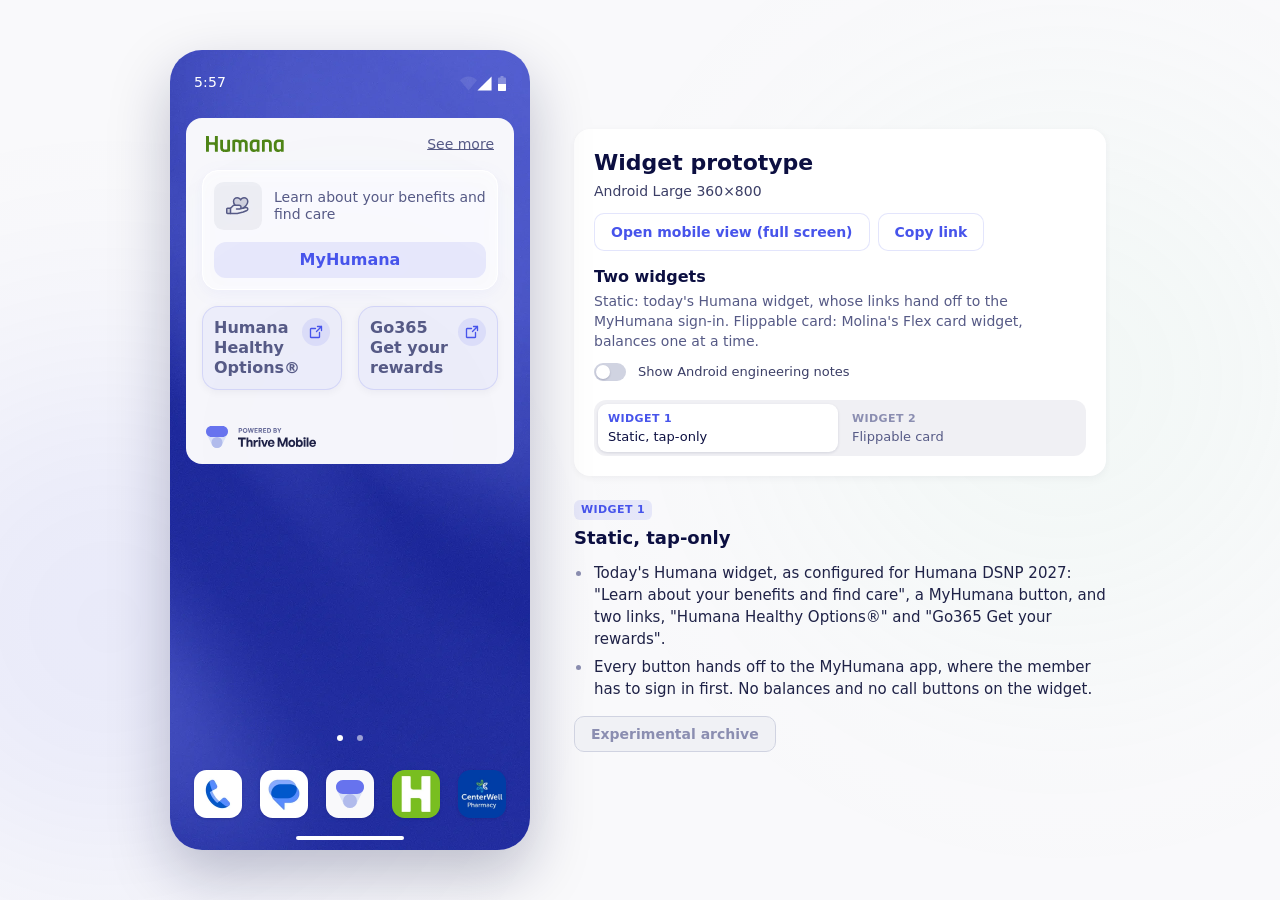
==== humana-fcv-forum/index.html @ 1a94507d "changes to copy and contacts" ====
<!doctype html>
<html lang="en">
<head>
  <meta charset="utf-8" />
  <meta name="viewport" content="width=device-width, initial-scale=1" />
  <!-- Added to the home screen, it opens straight into full screen with no browser UI -->
  <meta name="mobile-web-app-capable" content="yes" />
  <meta name="apple-mobile-web-app-capable" content="yes" />
  <meta name="apple-mobile-web-app-title" content="FCV Forum" />
  <link rel="manifest" href="manifest.webmanifest" />
  <link rel="apple-touch-icon" href="assets/app-icon/apple-touch-icon.png" />
  <script>
    // Full screen (?full, or launched from the home screen): just the phone, filling the screen.
    // Set before first paint so the notes never flash.
    if (new URLSearchParams(location.search).has("full") || navigator.standalone || matchMedia("(display-mode: standalone), (display-mode: fullscreen)").matches)
      document.documentElement.classList.add("full");
  </script>
  <title>Widget prototype · v2/link</title>
  <link rel="preconnect" href="https://api.fontshare.com" />
  <link rel="stylesheet" href="https://api.fontshare.com/v2/css?f[]=general-sans@500,600,700&display=swap" />
  <link rel="stylesheet" href="styles.css?v=148" />
</head>
<body>
  <main class="stage">
    <!-- Android Large frame: 360 × 800 (Figma node 2644:14146) -->
    <!-- .device reserves the phone's scaled size; the 360×800 frame inside is scaled to fit -->
    <div class="device" id="device">
    <div class="phone" id="phone">
      <img class="wallpaper" src="assets/wallpaper.webp" alt="" />

      <header class="status-bar">
        <span class="status-time" id="clock">9:30</span>
        <span class="status-icons">
          <img src="assets/status-wifi.svg" width="17" height="17" alt="" class="si-wifi" />
          <img src="assets/status-signal.svg" width="17" height="17" alt="" class="si-signal" />
          <img src="assets/status-battery.svg" width="8" height="15" alt="" class="si-battery" />
        </span>
      </header>

      <!-- The launcher's pages, side by side as on Android (tht-demo-studio navigator/voice HomePages): swipe
           sideways (or drag with a mouse), dots underneath. Page 1 is the Humana widget; page 2 is a demo
           controls widget: the gear switches between Widgets 1 and 2. (Widget 3 and its restart button
           live in archive/.) -->
      <div class="home-pages" id="homePages">
        <div class="home-page" aria-label="Home page 1 of 2">
        <section class="widget-frame">
          <div class="widget" id="widget">
            <div class="gradient-bg" aria-hidden="true">
              <div class="blob-blue"><img src="assets/gradient-blue.svg" width="1147" height="1147" alt="" /></div>
            </div>

            <div class="widget-top-bar">
              <img src="assets/logo-humana.svg" width="78" height="20" alt="Humana" class="logo" />
              <button class="link" data-open="home" type="button">See more</button>
            </div>

            <div class="chat-frame">
              <div class="card-content">
                <div class="card">
                  <div class="card-row">
                    <div class="card-icon"><img src="assets/icon-hand-heart.svg" width="24" height="24" alt="" /></div>
                    <p class="card-body" id="cardBody">Find out what your plan covers and how to make the most of it.</p>
                  </div>
                  <button class="btn-tonal" id="cardBtn" data-open="home" type="button">Explore your benefits</button>
                </div>
              </div>

              <!-- Widget 3: device-level orchestration. Laid out as the dynamic widget in Figma
                   ([SB] Assets & Experimentations 2149:13076), in Humana's copy. Only its "Hi John" message,
                   without the Thrive Guide frame (DES-97). The device picks the member's next step; the tap completes it. -->
              <div class="w3">
                <!-- Only the suggested-prompt message (Figma 2149:13086), not the Thrive Guide frame around it -->
                <button class="w3-message" id="dynCard" type="button">
                  <span class="w3-greeting" id="w3Greeting"><b>Hi John,</b> it’s time for your annual wellness checkup!</span>
                  <span class="w3-chip"><img src="assets/w3/icon-sparkle-16.svg" width="16" height="16" alt="" /><span id="w3ChipLabel">Schedule an appointment</span></span>
                </button>
                <button class="w3-tile w3-tile--wide" id="w3Flex" type="button">
                  <span class="w3-label"><span>Your Healthy Spending Card</span></span>
                  <span class="w3-phone"><img src="assets/icon-cardholder.svg" width="16" height="16" alt="" /></span>
                </button>
                <div class="w3-row">
                  <button class="w3-tile" id="w3Member" type="button" aria-label="Call Member Services">
                    <span class="w3-label"><span>Member</span><span>Services</span></span>
                    <span class="w3-phone"><img src="assets/w3/icon-phone-16.svg" width="16" height="16" alt="" /></span>
                  </button>
                  <button class="w3-tile" id="w3Nurse" type="button" aria-label="Call the 24/7 Nurse Line">
                    <span class="w3-label"><span>24/7</span><span>Nurse</span><span>Line</span></span>
                    <span class="w3-phone"><img src="assets/w3/icon-phone-16.svg" width="16" height="16" alt="" /></span>
                  </button>
                </div>
              </div>

              <div class="tile-row">
                <!-- Healthy Spending Card purses (Figma 2663:16237, 2664:16248, 2664:16318).
                     Each page is one widget collection item: label, icon and hint all live
                     inside the item, the way they would in an AdapterViewFlipper / StackView. -->
                <div class="tile tile--flex" id="flexTile" role="group" aria-roledescription="carousel" aria-label="Healthy Spending Card balances" tabindex="0">
                  <div class="pager" id="flexPager">
                    <div class="pager-track" id="flexTrack"><!-- pages rendered by app.js --></div>
                  </div>
                </div>

                <!-- Not used on this page (Widget 1 shows Call Member Services + 24/7 Nurse Line instead).
                     Kept, hidden, because app.js still wires it up. -->
                <button class="tile" id="flexLinkTile" type="button" aria-label="View your Healthy Spending Card balance">
                  <span class="tile-text">
                    <span class="tile-face link-copy--ticket">
                      <span class="tile-line">Healthy</span>
                      <span class="tile-line">Spending</span>
                      <span class="tile-line">Card</span>
                    </span>
                  </span>
                  <span class="tile-icon"><img src="assets/icon-cardholder.svg" width="16" height="16" alt="" /></span>
                </button>

                <!-- Widget 2 (Molina): calls the member's Care Manager -->
                <button class="tile" id="callTile" type="button" aria-label="Call your Care Manager">
                  <span class="tile-text">
                    <span class="tile-face">
                      <span class="tile-line">Call your</span>
                      <span class="tile-line">Care</span>
                      <span class="tile-line">Manager</span>
                    </span>
                  </span>
                  <span class="tile-icon"><img src="assets/icon-phone.svg" width="16" height="16" alt="" /></span>
                </button>

                <!-- Widget 2: second call tile (hidden on Widgets 1 and 3) -->
                <button class="tile" id="nurseTile" type="button">
                  <span class="tile-text">
                    <span class="tile-face">
                      <span class="tile-line">24/7</span>
                      <span class="tile-line">Nurse</span>
                      <span class="tile-line">Line</span>
                    </span>
                  </span>
                  <span class="tile-icon"><img src="assets/icon-phone.svg" width="16" height="16" alt="" /></span>
                </button>

                <!-- Widget 1 only: today's two "Click to Visit" links (Humana DSNP configuration menu, Widget tab).
                     Both are my2.humana.com links, which open the MyHumana app and its sign-in. -->
                <button class="tile visit-tile" data-open="myhumana" type="button" aria-label="Humana Healthy Options">
                  <span class="tile-text">
                    <span class="tile-face">
                      <span class="tile-line">Humana</span>
                      <span class="tile-line">Healthy</span>
                      <span class="tile-line">Options®</span>
                    </span>
                  </span>
                  <span class="tile-icon"><img src="assets/icon-arrow-square-out-16.svg" width="16" height="16" alt="" /></span>
                </button>
                <button class="tile visit-tile" data-open="myhumana" type="button" aria-label="Go365: Get your rewards">
                  <span class="tile-text">
                    <span class="tile-face">
                      <span class="tile-line">Go365</span>
                      <span class="tile-line">Get your</span>
                      <span class="tile-line">rewards</span>
                    </span>
                  </span>
                  <span class="tile-icon"><img src="assets/icon-arrow-square-out-16.svg" width="16" height="16" alt="" /></span>
                </button>
              </div>
            </div>

            <div class="powered-frame">
              <div class="powered-by">
                <img src="assets/thrive-symbol.svg" width="22" height="22" alt="" class="thrive-symbol" />
                <img src="assets/thrive-wordmark.svg" width="78.296" height="18.7072" alt="Powered by Thrive Mobile" class="thrive-wordmark" />
              </div>
              <div class="spacer-16"></div>
            </div>
          </div>
        </section>
        </div>
        <div class="home-page" aria-label="Home page 2 of 2">
          <section class="demo-widget" aria-label="Demo controls">
            <div class="demo-pill">
              <button class="demo-btn" id="demoWidgets" type="button" aria-label="Switch widget" aria-haspopup="menu" aria-expanded="false" aria-controls="demoMenu"><span class="demo-icon" style="--icon: url('assets/home/icon-gear.svg')" aria-hidden="true"></span></button>
              <button class="demo-btn" id="demoRestart" type="button" aria-label="Restart Widget 3" hidden><span class="demo-icon" style="--icon: url('assets/home/icon-restart.svg')" aria-hidden="true"></span></button>
            </div>
            <div class="demo-menu" id="demoMenu" role="menu" aria-label="Widgets" hidden>
              <button type="button" role="menuitemradio" data-demo-widget="1"><b>Widget 1</b><span>Static, tap-only</span></button>
              <button type="button" role="menuitemradio" data-demo-widget="2"><b>Widget 2</b><span>Flippable card</span></button>
            </div>
          </section>
        </div>
      </div>
      <div class="home-dots" id="homeDots">
        <button class="home-dot is-on" type="button" data-home-page="0" aria-label="Home page 1" aria-current="true"></button>
        <button class="home-dot" type="button" data-home-page="1" aria-label="Home page 2"></button>
      </div>

      <!-- The member's apps: the dock from tht-demo-studio's navigator (branch navigator/voice), straight on
           the wallpaper. Thrive opens the Thrive app (Care hub) and MyHumana its sign-in; the others are
           only shown. -->
      <nav class="dock" aria-label="Apps">
        <img class="dock-app" src="assets/dock/phone.webp" width="48" height="48" alt="Phone" />
        <img class="dock-app" src="assets/dock/messages.webp" width="48" height="48" alt="Messages" />
        <button class="dock-app dock-app--thrive" id="dockThrive" type="button" aria-label="Thrive"><img src="assets/dock/thrive-symbol.svg" width="24" height="24" alt="" /></button>
        <button class="dock-app dock-humana" id="dockHumana" type="button" aria-label="MyHumana"><img src="assets/dock/myhumana.webp" width="48" height="48" alt="" /></button>
        <img class="dock-app dock-humana" src="assets/dock/centerwell-pharmacy.webp" width="48" height="48" alt="CenterWell Pharmacy" />
        <!-- Widget 2 is Molina's, so the dock carries Molina's apps instead (the Care hub's My Molina + CVS Caremark) -->
        <button class="dock-app dock-molina dock-app--molina" id="dockMolina" type="button" aria-label="My Molina"><img src="assets/carehub/app-molina-mark.svg" width="34" height="29" alt="" /></button>
        <img class="dock-app dock-molina" src="assets/carehub/app-cvs.webp" width="48" height="48" alt="CVS Caremark" />
      </nav>

      <!-- Simulated app launch (opened from widget taps) -->
      <div class="app-screen" id="appScreen" aria-hidden="true">
        <div class="ch-bg" aria-hidden="true">
          <div class="ch-blob ch-blob--green"><img src="assets/carehub/gradient-green.svg" alt="" /></div>
          <div class="ch-blob ch-blob--blue"><img src="assets/carehub/gradient-blue.svg" alt="" /></div>
        </div>
        <div class="app-bar">
          <button class="app-back" id="appBack" type="button" aria-label="Back"><img src="assets/carehub/icon-arrow-left.svg" width="24" height="24" alt="" /></button>
          <span class="app-title" id="appTitle">Care hub</span>
          <button class="app-help" id="appHelp" type="button">Need help?</button>
        </div>
        <div class="app-body" id="appBody"></div>
        <nav class="app-nav" id="appNav" aria-label="App">
          <button type="button" data-tab="home"><span class="nav-icon" style="--off: url('assets/home/nav-house.svg'); --on: url('assets/home/nav-house-fill.svg')" aria-hidden="true"></span><span>Home</span></button>
          <button type="button" data-tab="perks"><span class="nav-icon" style="--off: url('assets/home/nav-tag.svg'); --on: url('assets/home/nav-tag-fill.svg')" aria-hidden="true"></span><span>Perks</span></button>
          <button type="button" data-tab="carehub" class="is-active"><span class="nav-icon" style="--off: url('assets/home/nav-bookmark.svg'); --on: url('assets/home/nav-bookmark-fill.svg')" aria-hidden="true"></span><span>Care hub</span></button>
          <button type="button" data-tab="account"><span class="nav-icon" style="--off: url('assets/home/nav-user-circle.svg'); --on: url('assets/home/nav-user-circle-fill.svg')" aria-hidden="true"></span><span>Account</span></button>
        </nav>
      </div>

      <!-- Android dialer and call screen, ported from tht-demo-studio (Figma "M5 - call dialer" /
           "M5 - call calling / connected / ended"). A call tile opens the dialer with the line filled in;
           Call → calling → connected (live timer) → End call → call ended → back to where it started.
           Nothing here places a real call. -->
      <div class="dialer" id="dialer" data-state="dial" aria-hidden="true">
        <div class="dl-view dl-view--dial">
          <h2 class="visually-hidden">Phone dialer</h2>
          <ul class="dl-items">
            <li class="t-android-label"><img src="assets/dialer/person-add.svg" width="20" height="20" alt="" />Create new contact</li>
            <li class="t-android-label"><img src="assets/dialer/person-add.svg" width="20" height="20" alt="" />Add to a contact</li>
            <li class="t-android-label"><img src="assets/dialer/message.svg" width="20" height="20" alt="" />Send a message</li>
          </ul>
          <section class="dl-panel" aria-label="Keypad">
            <div class="dl-display">
              <img src="assets/dialer/more-vert.svg" width="20" height="20" alt="" />
              <p class="dl-fit t-android-title" id="dlName"><span>Humana Member Services</span></p>
              <img src="assets/dialer/backspace.svg" width="20" height="20" alt="" />
            </div>
            <div class="dl-keypad" id="dlKeypad"><!-- keys rendered by app.js --></div>
            <div class="dl-cta">
              <button class="dl-call t-android-label" id="dlCall" type="button"><img src="assets/dialer/call.svg" width="20" height="20" alt="" />Call</button>
            </div>
          </section>
        </div>
        <div class="dl-view dl-view--call">
          <div class="dl-top">
            <img src="assets/dialer/user-icon.svg" width="80" height="80" alt="" />
            <p class="dl-status t-android-body" id="dlStatus" aria-live="polite">Calling...</p>
            <p class="dl-fit t-android-title" id="dlCaller"><span>Humana Member Services</span></p>
            <p class="dl-fit t-android-headline" id="dlNumber"><span>1-800-555-0142</span></p>
          </div>
          <section class="dl-panel dl-panel--call">
            <div class="dl-controls">
              <div class="dl-control"><span><img src="assets/dialer/dialpad.svg" width="20" height="20" alt="" /></span><span class="t-android-label">Keypad</span></div>
              <div class="dl-control"><span><img src="assets/dialer/mic-off.svg" width="20" height="20" alt="" /></span><span class="t-android-label">Mute</span></div>
              <div class="dl-control"><span><img src="assets/dialer/volume-up.svg" width="20" height="20" alt="" /></span><span class="t-android-label">Speaker</span></div>
              <div class="dl-control"><span><img src="assets/dialer/more-vert.svg" width="20" height="20" alt="" /></span><span class="t-android-label">More</span></div>
            </div>
            <div class="dl-cta dl-cta--end">
              <button class="dl-end" id="dlEnd" type="button" aria-label="End call"><img src="assets/dialer/call-end.svg" width="32" height="32" alt="" /></button>
            </div>
          </section>
        </div>
      </div>

      <div class="toast" id="toast" role="status"></div>

      <!-- In the app: pulses at the bottom edge, around the gesture handle, after a tap that goes nowhere -->
      <div class="home-pulse" id="homePulse" aria-hidden="true"><i></i></div>

      <footer class="gesture-bar" id="gestureBar" title="Tap to go home"><span class="handle"></span></footer>
    </div>
    </div>

    <aside class="notes">
      <div class="notes-intro">
      <h1>Widget prototype</h1>
      <p>Android Large 360×800</p>
      <div class="full-actions">
        <button class="reset" id="openMobileView" type="button">Open mobile view (full screen)</button>
        <button class="reset" id="shareMobileView" type="button">Copy link</button>
      </div>
      <h2 class="notes-h2">Two widgets</h2>
      <p class="notes-sub">Static: today's Humana widget, whose links hand off to the MyHumana sign-in. Flippable card: Molina's Flex card widget, balances one at a time.</p>
      <label class="android-toggle">
        <input type="checkbox" id="androidToggle" role="switch" />
        <span class="android-toggle-track" aria-hidden="true"></span>
        <span>Show Android engineering notes</span>
      </label>

      <div class="widget-switch" id="widgetSwitch" role="radiogroup" aria-label="Widget">
        <label><input type="radio" name="widget" value="1" checked /><span><b>Widget 1</b>Static, tap-only</span></label>
        <label><input type="radio" name="widget" value="2" /><span><b>Widget 2</b>Flippable card</span></label>
      </div>
      </div>

      <section class="widget-section w1-only" aria-labelledby="w1Title">
        <div class="widget-section-head">
          <h2 class="widget-section-title" id="w1Title"><span class="widget-num">Widget 2</span>Flippable card</h2>
          <!-- Other looks for the flippable widget (Widget 2 here) live in ../molina-flexcard/archive/ -->
          <div class="look-chips" id="lookControls" hidden><label><input type="radio" name="ctl" value="v4-right" checked /></label></div>
        </div>
        <div class="look-points" data-for="v4-right">
          <ul class="widget-points">
            <li>Molina's Widget 1, as in the Molina Flex card prototype: Molina logo, Flex card purses, and Molina's Care hub (with Benefits Pro on each purse).</li>
            <li>Each purse shows its amount and &ldquo;1 of 4&rdquo;, one purse at a time. No total. The &ldquo;1 of 4&rdquo; stays put while the purses slide; only the number changes.</li>
            <li>Tapping the bottom half, with the &rsaquo; in the corner, goes to the next balance: it slides in from the right as the current one slides out to the left. Where the incoming text reaches the wallet icon or the &rsaquo;, it fades out instead of running under them. After the last purse it wraps to the first.</li>
            <li>Tapping the top half opens the full list. The wallet icon in the top-right corner stays the same for every purse.</li>
            <li>Purse names are the Nations portal names, shortened only where they don't fit two lines:
              <ul>
                <li><b>Health Screening</b> (2026 Health Screening Rewards)</li>
                <li><b>OTC, Food &amp; Produce</b> (Over the Counter, Food &amp; Produce)</li>
                <li><b>Post Discharge</b> (Post Discharge Incentives)</li>
                <li><b>Health Risk Assessment</b> (Health Risk Assessment Rewards)</li>
              </ul>
            </li>
          </ul>
          <p class="notes-android"><i>Android</i>&lt;AdapterViewFlipper&gt; fed by a RemoteViewsService, one item per purse, horizontal slide: inAnimation and outAnimation are objectAnimator XMLs on translationX (in from the right, out to the left), set on the flipper in the widget layout. The fades by the icon and the &rsaquo; are ImageViews with radial gradient shape drawables (tile colour → transparent), placed outside the flipper, under the icon and the &rsaquo;. The flip control is a view outside the flipper: tap → broadcast → partiallyUpdateAppWidget() with showNext(). Everything else on the tile shares one setOnClickPendingIntent → Care hub › Flex card. Two views stacked in the tile: the top half carries the Care hub PendingIntent, the bottom half a fill-in intent → showNext(). "1 of 4" is a static TextView outside the flipper, updated with setTextViewText() in the same partiallyUpdateAppWidget() call as showNext(). The wallet icon is a static ImageView outside the flipper and never changes.</p>
        </div>
        <!-- Earlier iterations of the flippable widget (Widget 2 here) (labels, StackView, other animations and next controls).
             Kept wired up so the defaults still apply; browse them at ../molina-flexcard/archive/. -->
        <div class="archived-controls" hidden>

      <fieldset class="hint-group" id="namesControls">
        <legend>Purse labels on the widget</legend>
        <label><input type="radio" name="names" value="short" checked />
          <span class="opt">
            <b class="opt-title">Short labels</b>
            <span class="opt-android"><i>Android</i>Needs a short display name per purse from Humana / Nations, since the API names are long.</span>
            <span class="opt-desc">The Nations portal names, trimmed only where they don't fit 2 lines: Health Screening, OTC, Food &amp; Produce, Post Discharge, Health Risk Assessment. No total.</span>
          </span>
        </label>
        <label><input type="radio" name="names" value="portal" />
          <span class="opt">
            <b class="opt-title">Nations portal names</b>
            <span class="opt-android"><i>Android</i>Names from the Nations API as-is, in a TextView with maxLines="2" and ellipsize="end".</span>
            <span class="opt-desc">The same 4 purses and names as the Healthy Spending Card page. At this tile width most names get cut off.</span>
          </span>
        </label>
      </fieldset>

      <fieldset class="hint-group" id="modeControls">
        <legend>Built with</legend>
        <label><input type="radio" name="mode" value="flipper" checked />
          <span class="opt">
            <b class="opt-title">AdapterViewFlipper <span class="opt-tag">default</span></b>
            <span class="opt-android"><i>Android</i>&lt;AdapterViewFlipper&gt; fed by a RemoteViewsService. Next tap → setOnClickFillInIntent → broadcast → showNext(). Card tap → opens Healthy Spending Card balances in Care hub.</span>
            <span class="opt-desc">One purse at a time. A small control moves to the next purse; tapping anywhere else on the card opens the full list. Swiping isn't possible.</span>
          </span>
        </label>
        <div class="sub-options" id="flipOptions">
          <span class="sub-label">Flipper animation</span>
          <label><input type="radio" name="flip" value="slide" checked />
            <span class="opt">
              <b class="opt-title">Vertical slide</b>
              <span class="opt-android"><i>Android</i>inAnimation: translationY 88dp → 0 · outAnimation: translationY 0 → −88dp · 450ms</span>
              <span class="opt-desc">The purse slides up and out, and the next one slides in from below.</span>
            </span>
          </label>
          <label><input type="radio" name="flip" value="fade" />
            <span class="opt">
              <b class="opt-title">Crossfade</b>
              <span class="opt-android"><i>Android</i>inAnimation: alpha 0 → 1 · outAnimation: alpha 1 → 0 · 350ms</span>
              <span class="opt-desc">The old purse fades out while the next fades in, with no movement.</span>
            </span>
          </label>
          <label><input type="radio" name="flip" value="pop" />
            <span class="opt">
              <b class="opt-title">Pop / zoom</b>
              <span class="opt-android"><i>Android</i>out: scaleX/Y 1 → 0.8 + alpha 1 → 0 (180ms) · in: scaleX/Y 0.8 → 1 + alpha 0 → 1 (340ms, startOffset 120ms, overshoot interpolator)</span>
              <span class="opt-desc">The old purse shrinks away and the next grows in with a small bounce.</span>
            </span>
          </label>
          <label><input type="radio" name="flip" value="prism" />
            <span class="opt">
              <b class="opt-title">Prism revolve</b>
              <span class="opt-android"><i>Android</i>out: pivotY bottom, rotationX 0 → 120 · in: pivotY top, rotationX −120 → 0, plus translationY/scale keyframes to fake depth (widgets have no z). Tap zones: 3 views per item (top / bottom / icon), each with its own fill-in intent. Approximate. Going back needs a second, reversed flipper.</span>
              <span class="opt-desc">The purses are the faces of a turning prism joined at their top and bottom edges (3 purses make a triangle, 4 a square). Tap the top half to go back, the bottom half (or the dots) to go forward, or the purse icon to open the app.</span>
            </span>
          </label>
          <label><input type="radio" name="flip" value="rise" />
            <span class="opt">
              <b class="opt-title">Combo · Rise + fade</b>
              <span class="opt-android"><i>Android</i>in: translationY 12dp → 0 + alpha 0 → 1 (startOffset 80ms) · out: translationY 0 → −12dp + alpha 1 → 0 · ~320ms</span>
              <span class="opt-desc">A short lift while fading. A subtler slide.</span>
            </span>
          </label>
        </div>
        <div class="sub-options" id="ctlOptions">
          <span class="sub-label">Next control <em id="ctlNote"></em></span>
          <label><input type="radio" name="ctl" value="caption" />
            <span class="opt">
              <b class="opt-title">Count under the icon</b>
              <span class="opt-android"><i>Android</i>A TextView under the purse icon inside each flipper item, set in getViewAt(position) ("2 of 3"), so it always matches the purse shown. android:autoStart="true" + flipInterval="5000". The whole item keeps one fill-in intent that opens Care hub › Healthy Spending Card.</span>
              <span class="opt-desc">No next control: "1 of 4" under the purse icon says how many balances there are. Purses change every 5 seconds and a tap opens the full list, so the tile has one action. Members can't pause the rotation on a widget, so keep the interval generous.</span>
            </span>
          </label>
          <label><input type="radio" name="ctl" value="rail" />
            <span class="opt">
              <b class="opt-title">Side rail</b>
              <span class="opt-android"><i>Android</i>Horizontal LinearLayout: the flipper + a static ImageButton/TextView strip outside it. Strip tap → broadcast → partiallyUpdateAppWidget() with showNext(flipperId) + setTextViewText(counter). Expect a short lag (~100–300ms). The counter lives outside the flipper and can't follow its own auto-advance, so auto-advance is off with the rail.</span>
              <span class="opt-desc">A full-height strip on the right edge, styled as a Design Library tertiary icon button (no fill, divider line, 20px brand arrow, count in Tiny/Bold), is the only "next" target, so the rest of the card clearly opens the list. Its ↓ means "next"; the › after the name means "open the list". No room for the purse icon at this tile width.</span>
            </span>
          </label>
          <label><input type="radio" name="ctl" value="chip" />
            <span class="opt">
              <b class="opt-title">Counter chip</b>
              <span class="opt-android"><i>Android</i>TextView + ImageView on a rounded background inside each item. getViewAt(position) sets its text ("2/3"), so it stays right after auto-advance. Same fill-in intent as the dots.</span>
              <span class="opt-desc">A Design Library chip (label only) with "1/4" in the bottom-right corner. It looks tappable and says how many balances there are. The full chip with a caret icon doesn't fit next to the amount.</span>
            </span>
          </label>
          <label><input type="radio" name="ctl" value="button" />
            <span class="opt">
              <b class="opt-title">Arrow button</b>
              <span class="opt-android"><i>Android</i>ImageButton with a filled circle background inside each item. Same fill-in intent as the dots.</span>
              <span class="opt-desc">Design Library buttonIcon (Primary · Brand · Small, 32px) with a down arrow, under the purse icon. Clearly tappable, but it doesn't say how many balances there are.</span>
            </span>
          </label>
          <label><input type="radio" name="ctl" value="dots" />
            <span class="opt">
              <b class="opt-title">Page dots <span class="opt-tag opt-tag--muted">previous</span></b>
              <span class="opt-android"><i>Android</i>One ImageView per purse inside each item, highlighted in getViewAt(position). Same fill-in intent.</span>
              <span class="opt-desc">Dots under the purse icon. Compact, but members may not know to tap them.</span>
            </span>
          </label>
        </div>
        <label><input type="radio" name="mode" value="stack" />
          <span class="opt">
            <b class="opt-title">StackView</b>
            <span class="opt-android"><i>Android</i>&lt;StackView&gt; fed by a RemoteViewsService. The launcher handles the swipe and plays the built-in deck animation, which can't be customized. Card tap → setOnClickFillInIntent → opens the app.</span>
            <span class="opt-desc">Purses are a real deck of cards. Swipe up and the top card flies off while the next one moves forward. Swipe down to bring it back. There's no arrow, because the swipe is the gesture.</span>
          </span>
        </label>
      </fieldset>

      <fieldset class="hint-group" id="hintControls">
        <legend>Hints</legend>
        <label><input type="checkbox" data-hint="cue" checked />
          <span class="opt">
            <b class="opt-title">"Opens" cue</b>
            <span class="opt-android"><i>Android</i>An ImageView (›) after the label TextView inside each item. The item's own fill-in intent still opens Care hub.</span>
            <span class="opt-desc">A › after the purse name, like a list row, so tapping the card reads as "open the full list". The side rail uses a down arrow (move) rather than a chevron, so the two don't read as the same thing.</span>
          </span>
        </label>
        <label><input type="checkbox" data-hint="dots" />
          <span class="opt">
            <b class="opt-title">Page dots (StackView) <em id="dotsNote"></em></b>
            <span class="opt-android"><i>Android</i>One ImageView per purse inside each item layout. getViewAt(position) highlights that item's own dot, so they stay correct after a swipe or auto-advance.</span>
            <span class="opt-desc">Replaces the arrow and shows how many purses there are and which one is showing.</span>
          </span>
        </label>
        <label><input type="checkbox" data-hint="auto" />
          <span class="opt">
            <b class="opt-title">Auto-advance <em id="autoNote"></em></b>
            <span class="opt-android"><i>Android</i>Flipper: android:autoStart="true" + android:flipInterval="5000", and stopFlipping() after the first tap. StackView: android:autoAdvanceViewId in the appwidget-provider XML, with the launcher choosing the interval.</span>
            <span class="opt-desc">Cycles through the purses until the member interacts.</span>
          </span>
        </label>
      </fieldset>

      <div class="notes-actions">
        <button class="reset reset--primary" id="hintRecommended" type="button">Try recommended</button>
        <button class="reset" id="hintFigma" type="button">Previous version (dots)</button>
      </div>
        </div>
      </section>

      <section class="widget-section w2-only" aria-labelledby="w2Title">
        <h2 class="widget-section-title" id="w2Title"><span class="widget-num">Widget 1</span>Static, tap-only</h2>
        <ul class="widget-points">
          <li>Today's Humana widget, as configured for Humana DSNP 2027: "Learn about your benefits and find care", a MyHumana button, and two links, "Humana Healthy Options®" and "Go365 Get your rewards".</li>
          <li>Every button hands off to the MyHumana app, where the member has to sign in first. No balances and no call buttons on the widget.</li>
        </ul>
        <p class="notes-android"><i>Android</i>Plain views (TextView + ImageView), each with a setOnClickPendingIntent: the button launches the MyHumana app, and the two links open my2.humana.com pages, which the MyHumana app takes over (sign-in first). No collection widget and no balance data on the widget.</p>
        <input type="radio" name="answer" value="no" checked hidden />
      </section>

      <!-- Widget 3 (Dynamic, device-level) moved to archive/ -->
      <div class="notes-archive">
        <a class="archive-btn" href="archive/" aria-describedby="archiveHint">Experimental archive</a>
        <span class="archive-hint" id="archiveHint" role="tooltip">Widget 3 (Dynamic, device-level): the widget picks the member's next step and books the annual wellness checkup on the device</span>
      </div>



    </aside>
  </main>
  <script src="fullscreen-guide.js?v=3"></script>
  <script src="mobile-view-share.js?v=3"></script>
  <script src="app.js?v=147"></script>
</body>
</html>
---- humana-fcv-forum/styles.css ----
/* Design tokens pulled from Figma (v2/link, node 2644:14146) */
:root {
  --font-body: "General Sans", system-ui, sans-serif;

  --background-base: #f9f9fb;
  --text-weak: #565a86;
  --text-brand: #4754eb;
  --text-strong: #1f2247;
  --fill-weaker: rgba(12, 15, 65, 0.05);
  --fill-inversemidweak: rgba(255, 255, 255, 0.65);
  --fill-brandweaker: rgba(71, 84, 235, 0.1);
  --fill-brandveryweak: rgba(71, 84, 235, 0.05);
  --stroke-inversestrong: #fff;
  --stroke-brandweaker: rgba(71, 84, 235, 0.15);
  --shadow-weaker: rgba(12, 15, 65, 0.05);

  --ease-emphasized: cubic-bezier(0.2, 0, 0, 1);
  --ease-standard: cubic-bezier(0.2, 0, 0, 1);
}

* { box-sizing: border-box; }
html, body { margin: 0; height: 100%; }
body {
  font-family: var(--font-body);
  background: var(--background-base);
  color: #0c0f41;
  -webkit-font-smoothing: antialiased;
}
/* Page background: Design Library gradientBGDesktop (opacity=Default, Figma 3683:42394) on
   background-base. Two blurred glows, blue low on the left and green on the right, placed at the
   same spots as in the 1352×1132 frame (as a share of the window) and drifting slowly. */
/* Drawn as CSS radial gradients with the same falloff as the Figma glows (a 256px circle under a
   128px Gaussian blur), not the exported SVGs: an SVG blur that size is costly to redraw and made
   the rest of the page's motion stutter. assets/bg/ keeps the Figma exports for reference. */
body::before, body::after {
  content: ""; position: fixed; z-index: -1; width: 1024px; height: 1024px;
  pointer-events: none; will-change: transform; contain: strict;
}
body::before { /* blue #4754EB at 10%: centre at (115, 781) of 1352×1132 */
  background: radial-gradient(closest-side, rgba(71, 84, 235, 0.0865) 0%, rgba(71, 84, 235, 0.0831) 12.5%, rgba(71, 84, 235, 0.0731) 25%, rgba(71, 84, 235, 0.0576) 37.5%, rgba(71, 84, 235, 0.0396) 50%, rgba(71, 84, 235, 0.0232) 62.5%, rgba(71, 84, 235, 0.0113) 75%, rgba(71, 84, 235, 0.0045) 87.5%, rgba(71, 84, 235, 0.0) 100%);
  left: calc(8.5% - 512px); top: calc(69% - 512px);
  animation: bg-float-blue 34s ease-in-out infinite alternate;
}
body::after { /* green #A4ECBB at 8%: centre at (1124, 475) */
  background: radial-gradient(closest-side, rgba(164, 236, 187, 0.0692) 0%, rgba(164, 236, 187, 0.0665) 12.5%, rgba(164, 236, 187, 0.0585) 25%, rgba(164, 236, 187, 0.0461) 37.5%, rgba(164, 236, 187, 0.0317) 50%, rgba(164, 236, 187, 0.0186) 62.5%, rgba(164, 236, 187, 0.009) 75%, rgba(164, 236, 187, 0.0036) 87.5%, rgba(164, 236, 187, 0.0) 100%);
  left: calc(83% - 512px); top: calc(42% - 512px);
  animation: bg-float-green 28s ease-in-out infinite alternate;
}
@keyframes bg-float-blue {
  0%   { transform: translate3d(0, 0, 0); }
  50%  { transform: translate3d(48px, -36px, 0); }
  100% { transform: translate3d(-24px, -64px, 0); }
}
@keyframes bg-float-green {
  0%   { transform: translate3d(0, 0, 0); }
  50%  { transform: translate3d(-44px, 40px, 0); }
  100% { transform: translate3d(24px, 72px, 0); }
}
@media (prefers-reduced-motion: reduce) { body::before, body::after { animation: none; } }
button { font: inherit; color: inherit; background: none; border: 0; padding: 0; cursor: pointer; }
p, h1, h2 { margin: 0; }

/* Desktop: phone left, settings right, inside the window (the page doesn't scroll; a long settings column does).
   The phone is scaled to the window height; app.js stacks the layout when the notes don't fit. */
html, body { overflow: hidden; }
.stage {
  height: 100vh;
  height: 100dvh;
  display: flex;
  align-items: center;
  justify-content: center;
  gap: 40px;
  padding: 24px;
}
.device {
  flex: none;
  width: calc(360px * var(--s, 1));
  height: calc(var(--ph, 800px) * var(--s, 1));
  position: relative;
}
.device > .phone { transform: scale(var(--s, 1)); transform-origin: 0 0; }

/* ---------- Android Large frame ---------- */
.phone {
  position: relative;
  width: 360px;
  height: var(--ph, 800px); /* taller or shorter in full screen, to match the device */
  flex: none;
  border-radius: var(--screen-r, 32px);
  overflow: hidden;
  background: #fff;
  display: flex;
  flex-direction: column;
  box-shadow: 0 24px 60px rgba(12, 15, 65, 0.25);
  user-select: none;
  -webkit-tap-highlight-color: transparent;
}
.wallpaper {
  position: absolute;
  inset: 0;
  width: 100%;
  height: 100%;
  object-fit: cover;
  pointer-events: none;
}

/* Status bar */
.status-bar {
  position: relative;
  z-index: 40;
  height: var(--sb, 52px);
  flex: none;
  display: flex;
  align-items: flex-end;
  justify-content: space-between;
  padding: 10px 24px;
  color: #fff;
  transition: color 0.3s;
}
.status-time {
  font-family: var(--font-body);
  font-weight: 500;
  font-size: 14px;
  line-height: 20px;
  letter-spacing: 0.14px;
  font-feature-settings: "lnum" 1, "pnum" 1;
}
.status-icons { position: relative; width: 46px; height: 17px; }
.status-icons img { position: absolute; top: 0; display: block; transition: filter 0.3s; }
.si-wifi { left: 0; }
.si-signal { left: 16px; }
.si-battery { left: 38px; top: 1px !important; }
.phone.app-open .status-bar { color: #0c0f41; }
.phone.app-open .status-icons img { filter: invert(1) brightness(0.2); }

/* ---------- Widget ---------- */
.widget-frame {
  position: relative;
  z-index: 1;
  flex: none;
  display: flex;
  padding: 16px; /* 16px in from the screen's sides (was 24px), so the top card's copy fits on 2 lines */
}
.widget {
  position: relative;
  flex: 1;
  display: flex;
  flex-direction: column;
  align-items: center;
  overflow: hidden;
  border-radius: 16px;
  background: var(--background-base);
  transition: transform 0.35s var(--ease-emphasized), opacity 0.35s;
}
/* While the app is open the home screen sits behind it (the launch morph handles the motion) */

.gradient-bg {
  position: absolute;
  top: 0;
  bottom: 0;
  left: 50%;
  width: 328px;
  transform: translateX(-50%);
  overflow: hidden;
  pointer-events: none;
}
.blob-blue {
  position: absolute;
  top: 133px;
  left: calc(50% - 0.5px);
  width: 379px;
  height: 379px;
  transform: translateX(-50%);
}
.blob-blue img {
  position: absolute;
  inset: -101.32%;
  width: calc(100% + 2 * 101.32%);
  height: calc(100% + 2 * 101.32%);
  display: block;
}

.widget-top-bar {
  position: relative;
  width: 100%;
  display: flex;
  align-items: flex-end;
  justify-content: space-between;
  padding: 16px 20px 0;
}
.logo { display: block; }
.link {
  font-weight: 500;
  font-size: 14px;
  line-height: 20px;
  color: var(--text-weak);
  text-decoration: underline;
  text-underline-position: from-font;
  border-radius: 6px;
  transition: color 0.15s;
}

.chat-frame { position: relative; width: 100%; display: flex; flex-direction: column; }

.card-content {
  width: 100%;
  max-height: 200px;
  display: flex;
  padding: 16px 16px 0;
  filter: drop-shadow(0 4px 8px rgba(71, 84, 235, 0.08));
}
.card {
  flex: 1;
  display: flex;
  flex-direction: column;
  gap: 12px;
  padding: 11px; /* 12px minus 1px inside stroke, as in Figma */
  border-radius: 16px;
  border: 1px solid var(--stroke-inversestrong);
  background: var(--fill-inversemidweak);
}
.card-row { display: flex; gap: 12px; align-items: flex-start; }
.card-icon {
  flex: none;
  width: 48px;
  height: 48px;
  display: flex;
  align-items: center;
  justify-content: center;
  border-radius: 9.6px;
  background: var(--fill-weaker);
}
.card-icon img { display: block; }
.card-body {
  flex: 1;
  min-height: 48px;
  display: flex;
  align-items: center;
  font-weight: 500;
  font-size: 14px;
  line-height: 17.5px;
  color: var(--text-weak);
}
.btn-tonal {
  width: 100%;
  padding: 6px 12px;
  border-radius: 12px;
  background: var(--fill-brandweaker);
  color: var(--text-brand);
  font-weight: 600;
  font-size: 16px;
  line-height: 24px;
  text-align: center;
  white-space: nowrap;
}

.tile-row { display: flex; gap: 16px; padding: 16px; }
.tile {
  flex: 1;
  min-width: 0;
  display: flex;
  align-items: flex-start;
  padding: 11px; /* 12px minus 1px inside stroke, as in Figma */
  border-radius: 16px;
  border: 1px solid var(--stroke-brandweaker);
  background: var(--fill-brandveryweak);
  box-shadow: 0 2px 8px 0 var(--shadow-weaker);
  text-align: left;
  transition: background-color 0.2s, border-color 0.2s;
}
.tile-text { position: relative; flex: 1; min-width: 0; height: 60px; }
.tile-face {
  position: absolute;
  inset: 0;
  display: flex;
  flex-direction: column;
  justify-content: center;
}
.tile-line {
  display: block;
  font-weight: 600;
  font-size: 16px;
  line-height: 20px;
  color: var(--text-weak);
  white-space: nowrap;
  overflow: hidden;
  text-overflow: ellipsis;
}
.tile-line--strong { color: var(--text-strong); }
.tile-icon {
  flex: none;
  width: 28px;
  height: 28px;
  display: flex;
  align-items: center;
  justify-content: center;
  border-radius: 16px;
  background: var(--fill-brandweaker);
}
.tile-icon img { display: block; }

/* ---------- Flex Card pager ----------
   Each purse is one collection item (.pcard) holding its own label, icon and hint.
   data-mode="flipper" → AdapterViewFlipper: one fixed tile, content slides inside it.
   data-mode="stack"   → StackView: each purse is a real card in a deck.            */
.tile--flex {
  position: relative;
  height: 88px;
  padding: 0;
  overflow: hidden;
  cursor: pointer;
  touch-action: none;
}
.tile--flex:focus-visible { outline: 2px solid var(--text-brand); outline-offset: 2px; }

.pcard {
  position: absolute;
  inset: 0;
  display: flex;
  padding: 11px; /* 12px minus 1px stroke */
  border-radius: 16px;
  transition: transform 0.45s var(--ease-emphasized), opacity 0.3s var(--ease-standard);
  will-change: transform, opacity;
}
.pcard.no-anim, .pcard.no-anim .pcard-body { transition: none !important; }
.pcard-body { display: flex; flex: 1; min-width: 0; transition: opacity 0.25s; }
.page-text { flex: 1; min-width: 0; display: flex; flex-direction: column; }

.tile-side { flex: none; display: flex; flex-direction: column; gap: 8px; align-items: center; }
.tile-hint { position: relative; width: 28px; height: 28px; }
.widget .tile-next {
  position: absolute; inset: 0;
  display: flex; align-items: center; justify-content: center;
  border-radius: 16px;
  transition: background-color 0.2s, opacity 0.2s;
}
.tile-next img { display: block; }
.pcard.is-last .tile-next img { transform: rotate(180deg); } /* last purse: arrow points back to the first */

/* Hint: page dots (each card draws its own, so they're always correct) */
.pager-dots {
  position: absolute; inset: 0;
  display: flex; flex-direction: column; align-items: center; justify-content: center; gap: 4px;
  opacity: 0; pointer-events: none; cursor: pointer;
  transition: opacity 0.2s;
}
.pager-dots i { display: block; width: 4px; height: 4px; border-radius: 2px; background: rgba(86, 90, 134, 0.3); }
.pager-dots i.on { height: 10px; background: var(--text-brand); }
.phone[data-dots] .tile-next { opacity: 0; pointer-events: none; }
.phone[data-dots] .pager-dots { opacity: 1; pointer-events: auto; }

/* --- Flipper: tile chrome stays put, purse content slides vertically inside it --- */
.tile--flex[data-mode="flipper"] .pcard { opacity: 0; transform: translateY(100%); }
.tile--flex[data-mode="flipper"] .pcard[data-depth="0"] { opacity: 1; transform: none; }
.tile--flex[data-mode="flipper"] .pcard.exit-up   { opacity: 0; transform: translateY(-100%); }
.tile--flex[data-mode="flipper"] .pcard.enter-top { opacity: 0; transform: translateY(-100%); }

/* --- StackView: a real deck. Back cards show their bottom edge under the front card --- */
.tile--flex[data-mode="stack"] {
  overflow: visible;
  background: transparent;
  border-color: transparent;
  box-shadow: none;
}
.tile--flex[data-mode="stack"] .pcard {
  background: #f0f1fa; /* opaque version of fill/brandveryweak over the widget background */
  border: 1px solid var(--stroke-brandweaker);
  box-shadow: 0 2px 8px 0 var(--shadow-weaker);
  transform-origin: 50% 100%;
}
.tile--flex[data-mode="stack"] .pcard[data-depth="0"] { z-index: 3; transform: none; }
.tile--flex[data-mode="stack"] .pcard[data-depth="1"] { z-index: 2; transform: translateY(6px) scale(0.92); background: #e8eaf9; }
.tile--flex[data-mode="stack"] .pcard[data-depth="2"] { z-index: 1; transform: translateY(11px) scale(0.84); background: #eef0fa; }
.tile--flex[data-mode="stack"] .pcard:not([data-depth="0"]) .pcard-body { opacity: 0; }
/* top card being swiped away (or coming back) */
.tile--flex[data-mode="stack"] .pcard.exit-up,
.tile--flex[data-mode="stack"] .pcard.enter-top { z-index: 4; opacity: 0; transform: translateY(-56px) rotate(-2deg); }
.tile--flex[data-mode="stack"] .pcard.dragging { transition: none; }

/* Press feedback shared by all tappables in the widget */
.widget button { position: relative; transition: transform 0.15s var(--ease-standard), background-color 0.2s, border-color 0.2s; }
.widget button:active { transform: scale(0.97); }
.btn-tonal:active { background: rgba(71, 84, 235, 0.18); }
.tile:active:not(.tile--flex) { background: var(--fill-brandweaker); }
.tile--flex[data-mode="flipper"]:not([data-flip="prism"]):active { background: var(--fill-brandweaker); }
.widget button:focus-visible { outline: 2px solid var(--text-brand); outline-offset: 2px; }

.powered-frame { position: relative; width: 100%; padding-top: 20px; display: flex; flex-direction: column; }
.powered-by { position: relative; margin: 0 20px; width: 109.921px; height: 22px; }
.thrive-symbol { position: absolute; left: 0; top: 0; display: block; }
.thrive-wordmark { position: absolute; left: 31.63px; top: 2.06px; display: block; }
.spacer-16 { height: 16px; }

/* ---------- The launcher's pages (tht-demo-studio navigator/voice: NavigatorHomeScreen .pages / .pageDots) ----------
   Side by side, swiped between (snapping to a page), dots underneath. Over the wallpaper, like the dock. */
.home-pages {
  position: relative; z-index: 1;
  flex: 1; min-height: 0;
  display: flex;
  overflow-x: auto; overflow-y: hidden;
  scroll-snap-type: x mandatory;
  overscroll-behavior-x: contain;
  scrollbar-width: none;
  -webkit-user-select: none; user-select: none;
}
.home-pages::-webkit-scrollbar { display: none; }
.home-pages[data-dragging] { scroll-snap-type: none; cursor: grabbing; }
.home-page { flex: 0 0 100%; min-width: 0; display: flex; flex-direction: column; scroll-snap-align: start; scroll-snap-stop: always; }
.home-dots { position: relative; z-index: 1; flex: none; display: flex; justify-content: center; gap: 4px; padding: 8px 0 24px; } /* room between the dots and the dock */
/* A 6px dot in a bigger tap target */
.home-dot { display: grid; place-items: center; width: 16px; height: 16px; padding: 0; border: 0; background: none; cursor: pointer; }
.home-dot::after { content: ""; width: 6px; height: 6px; border-radius: 50%; background: #fff; opacity: 0.55; transition: opacity 0.2s; }
.home-dot.is-on::after { opacity: 1; }
/* The "Full screen" pill (fullscreen-guide.js, phones only): on the wallpaper just above the page dots,
   clear of the dock (gesture bar 24 + dock 56 + dots 48 + 16 apart) */
.phone { --fsg-pill-bottom: 144px; }

/* Page 2: demo controls, centred on the screen. A frosted panel with the widget's 16px corners, its
   brand-tint buttons rounded squares like the dock's icons (12px); the gear opens a menu of the three
   widgets, restart starts Widget 3 over. */
.home-page:has(.demo-widget) { justify-content: center; align-items: center; }
.demo-widget { position: relative; padding: 16px; }
.demo-pill {
  display: flex; gap: 12px; padding: 12px;
  border-radius: 16px;
  background: var(--fill-inversemidweak);
  border: 1px solid var(--stroke-inversestrong);
  box-shadow: 0 2px 12px var(--shadow-weaker);
  -webkit-backdrop-filter: blur(16px); backdrop-filter: blur(16px);
}
.demo-btn[hidden] { display: none; }
.demo-btn {
  display: grid; place-items: center; width: 48px; height: 48px; padding: 0;
  border: 0; border-radius: 12px; background: var(--fill-brandweaker); color: var(--text-brand);
  cursor: pointer; transition: background-color 0.15s, transform 0.15s var(--ease-standard);
}
.demo-btn:active:not(:disabled) { transform: scale(0.94); }
.demo-btn:disabled { opacity: 0.4; cursor: default; }
.demo-btn[aria-expanded="true"] { background: rgba(71, 84, 235, 0.18); }
.demo-btn:focus-visible { outline: 2px solid var(--text-brand); outline-offset: 2px; }
.demo-icon { display: block; width: 24px; height: 24px; background: currentColor; -webkit-mask: var(--icon) center / contain no-repeat; mask: var(--icon) center / contain no-repeat; }
.demo-btn.is-spinning .demo-icon { animation: demo-restart 500ms var(--ease-emphasized); }
@keyframes demo-restart { from { transform: rotate(0); } to { transform: rotate(-360deg); } }
.demo-menu {
  position: absolute; left: 50%; translate: -50% 0; top: calc(100% - 8px); z-index: 2; min-width: 200px;
  display: flex; flex-direction: column; padding: 6px;
  border-radius: 20px; background: #fff; box-shadow: 0 8px 28px rgba(12, 15, 65, 0.16);
  transform-origin: 50% 0; animation: demo-menu-in 180ms var(--ease-emphasized);
}
.demo-menu[hidden] { display: none; }
@keyframes demo-menu-in { from { opacity: 0; transform: scale(0.96) translateY(-4px); } }
.demo-menu button {
  display: flex; flex-direction: column; align-items: flex-start; gap: 0;
  padding: 10px 14px; border: 0; border-radius: 14px; background: none; text-align: left;
  font: inherit; color: var(--text-strong); cursor: pointer;
}
.demo-menu button b { font-weight: 600; font-size: 15px; line-height: 20px; }
.demo-menu button span { font-size: 13px; line-height: 18px; color: var(--text-weak); }
.demo-menu button:hover { background: var(--fill-weaker); }
.demo-menu button[aria-checked="true"] { background: var(--fill-brandweaker); }
.demo-menu button[aria-checked="true"] b { color: var(--text-brand); }
@media (prefers-reduced-motion: reduce) {
  .demo-menu, .demo-btn.is-spinning .demo-icon { animation: none; }
}

/* Gesture bar */
.gesture-bar {
  position: relative;
  z-index: 60;
  height: 24px;
  flex: none;
  cursor: grab;
  touch-action: none; /* a swipe up on it is ours (goes home), not the page's scroll */
}
.handle {
  position: absolute;
  left: 50%;
  top: 50%;
  width: 108px;
  height: 4px;
  border-radius: 12px;
  background: #fff;
  transform: translate(-50%, -50%);
  opacity: 0; /* fades away; app.js shows it when needed (showHandle) */
  transition: background-color 0.3s, opacity 300ms ease-out;
}
.gesture-bar.is-shown .handle { opacity: 1; transition: background-color 0.3s, opacity 150ms ease-out; }
@media (hover: hover) { .gesture-bar:hover .handle { opacity: 1; transition: background-color 0.3s, opacity 150ms ease-out; } }
.phone.app-open .handle { background: #0c0f41; }
/* ---------- Dock (tht-demo-studio navigator/voice: NavigatorHomeScreen .dock) ----------
   48px rounded-square icons (Google Play style) spread across the bottom, 24px in from the sides, 8px above the gesture bar. */
.dock { position: relative; z-index: 1; /* over the wallpaper, like .widget-frame */ flex: none; display: flex; justify-content: space-between; padding: 0 24px 8px; }
.dock-app { display: block; width: 48px; height: 48px; border-radius: 26%; box-shadow: 0 1px 3px rgba(12, 15, 65, 0.18); } /* Google Play style: rounded square (MyHumana's own icon corners), lifted off the wallpaper */
.dock-app img { display: block; width: 100%; height: 100%; border-radius: inherit; }
.dock-app--thrive { display: grid; place-items: center; background: var(--background-base); }
.dock-app--thrive img { width: 28px; height: 28px; border-radius: 0; }
button.dock-app:active { filter: brightness(0.92); }
/* Widget 2 (Molina): Molina's apps in the dock instead of Humana's */
.dock-molina { display: none; }
.phone[data-widget="2"] .dock-humana { display: none; }
.phone[data-widget="2"] .dock-molina { display: block; }
.phone[data-widget="2"] .dock-app--molina { display: grid; place-items: center; background: #009fab; }
.dock-app--molina img { width: 34px; height: auto; border-radius: 0; }

/* ---------- Simulated app launch ---------- */
.app-screen {
  position: absolute;
  z-index: 30;
  left: 0;
  top: 0;
  width: 360px;
  height: var(--ph, 800px);
  background: var(--background-base);
  padding-top: var(--sb, 52px);
  opacity: 0;
  pointer-events: none;
  /* Launch / return morph is played in JS (Web Animations), from the widget's bounds */
  transform-origin: 0 0;
  clip-path: inset(0 round var(--screen-r, 32px));
}
.phone.app-open .app-screen { opacity: 1; pointer-events: auto; }
.app-bar { display: flex; align-items: center; gap: 8px; padding: 8px 12px; }
.app-back {
  width: 40px; height: 40px; border-radius: 20px;
  display: flex; align-items: center; justify-content: center; margin-left: -8px;
}
.app-back[hidden] { display: none; }
.app-back img { display: block; }
.app-title { font-weight: 600; font-size: 20px; line-height: 28px; color: #0c0f41; }
.app-body { padding: 8px 16px; display: flex; flex-direction: column; gap: 12px; }

/* ---------- Toast ---------- */
.toast {
  position: absolute; z-index: 70; left: 50%; bottom: 48px;
  padding: 10px 16px; border-radius: 12px;
  background: #1f2140; color: #fff;
  font-size: 14px; line-height: 20px; font-weight: 500; white-space: nowrap;
  transform: translate(-50%, 16px); opacity: 0; pointer-events: none;
  transition: transform 0.3s var(--ease-emphasized), opacity 0.2s;
}
.toast.show { transform: translate(-50%, 0); opacity: 1; }

/* In the app: after a tap that goes nowhere, a soft blue glow swells and fades behind the gesture
   handle, twice. One filled glow, no outlines; it stays centred on the handle. Under the gesture
   bar (z 60), so the handle stays crisp on top. */
.home-pulse {
  position: absolute; z-index: 55; left: 50%; bottom: 12px; width: 0; height: 0; pointer-events: none;
}
.home-pulse i {
  position: absolute; left: -90px; top: -22px; width: 180px; height: 44px; border-radius: 50%;
  background: radial-gradient(closest-side, rgba(71, 84, 235, 0.55), rgba(71, 84, 235, 0.25) 55%, rgba(71, 84, 235, 0));
  opacity: 0; transform: scale(0.5, 0.4);
}
.home-pulse i { will-change: transform, opacity; }
.home-pulse.show i { animation: home-pulse 0.9s cubic-bezier(0.2, 0, 0, 1) 2; }
@keyframes home-pulse { /* bright almost at once, then eases out */
  0%   { opacity: 0.4; transform: scale(0.7, 0.6); }
  18%  { opacity: 1;   transform: scale(1, 1); }
  100% { opacity: 0;   transform: scale(1.15, 1.1); }
}
@media (prefers-reduced-motion: reduce) {
  .home-pulse.show i { animation: home-pulse-still 1.1s ease-in-out 2; transform: none; }
  @keyframes home-pulse-still { 0%, 100% { opacity: 0; } 50% { opacity: 0.8; } }
}

/* ---------- Side notes ---------- */
.notes {
  flex: 0 1 540px; /* the same width whatever the widget's notes say (narrower only when the window is) */
  min-width: 320px;
  max-width: 540px; /* one column: the card, then the widget notes under it (~70 characters a line) */
  /* Always full size: taller than the window, the column scrolls on its own (the phone stays put) */
  max-height: 100%;
  overflow-y: auto;
  overscroll-behavior: contain;
  scrollbar-width: thin;
  padding: 4px 4px 24px;
  color: #3b3e66;
  font-size: 14px;
  line-height: 20px;
  overflow-wrap: anywhere;
}

/* Mobile: phone on top (scaled to the screen width), settings below; the page scrolls. */
/* (app.js adds .stacked when side by side doesn't fit) */
html.stacked { overflow: auto; height: auto; }
html.stacked body { overflow: visible; height: auto; }
html.stacked .stage {
  height: auto;
  flex-direction: column;
  align-items: center;
  gap: 24px;
  padding: 16px;
}
html.stacked .notes { flex: none; width: 100%; max-width: 560px; min-width: 0; max-height: none; overflow: visible; padding: 0 4px 32px; }
.notes h1 { font-size: 22px; line-height: 28px; font-weight: 600; color: #0c0f41; margin-bottom: 4px; }
.notes ul { padding-left: 18px; margin: 16px 0; }
.notes-h2 { font-size: 16px; font-weight: 600; color: #0c0f41; margin-top: 20px; }
.notes-sub { margin-top: 4px; color: #565a86; }
.hint-controls { display: flex; flex-direction: column; gap: 10px; margin-top: 12px; }
.hint-controls label { display: flex; gap: 8px; align-items: flex-start; cursor: pointer; }
.hint-controls input { margin-top: 3px; accent-color: #4754eb; }
.hint-group { border: 0; padding: 0; margin: 16px 0 0; display: flex; flex-direction: column; gap: 10px; }
.hint-group legend { font-size: 12px; font-weight: 600; letter-spacing: 0.4px; text-transform: uppercase; color: #8b8eb1; margin-bottom: 8px; padding: 0; }
.hint-group label { display: flex; gap: 8px; align-items: flex-start; cursor: pointer; }
.hint-group input { margin-top: 3px; accent-color: #4754eb; }
.hint-group em { font-style: normal; color: #8b8eb1; }
/* "Dropped" callout: its own red container */
.notes-cut {
  margin-top: 24px; padding: 12px 14px; border-radius: 12px;
  background: #fdeeee; border: 1px solid #f3c4c4; color: #7a2a2a;
}
.notes-cut summary { cursor: pointer; font-weight: 600; color: #b42318; }
.notes-cut summary { list-style: none; display: flex; align-items: center; gap: 10px; }
.notes-cut summary::-webkit-details-marker { display: none; }
.notes-cut summary::before {
  content: ""; flex: none; width: 0; height: 0;
  border-left: 6px solid #b42318; border-top: 4.5px solid transparent; border-bottom: 4.5px solid transparent;
  transition: transform 0.15s;
}
.notes-cut[open] summary::before { transform: rotate(90deg); }
.notes-cut summary + p { margin-top: 14px; }
.notes-cut p { position: relative; margin-top: 8px; padding-left: 26px; }
.notes-cut p::before {
  content: "✕"; position: absolute; left: 0; top: 1px;
  width: 18px; height: 18px; border-radius: 50%;
  display: flex; align-items: center; justify-content: center;
  background: #f9d2d2; color: #b42318; font-size: 10px; font-weight: 700; line-height: 1;
}
.notes-cut b { color: #7a1f1a; }
.notes-actions { display: flex; gap: 8px; margin-top: 14px; flex-wrap: wrap; }
.reset.reset--primary { background: #4754eb; color: #fff; border-color: #4754eb; }
.notes li { margin-bottom: 8px; }
.notes code, .notes kbd { font-size: 12px; background: #fff; padding: 1px 5px; border-radius: 4px; }
.reset {
  padding: 8px 16px; border-radius: 10px;
  background: #fff; border: 1px solid var(--stroke-brandweaker);
  color: var(--text-brand); font-weight: 600;
}

@media (prefers-reduced-motion: reduce) {
  *, *::before, *::after { transition-duration: 0.01ms !important; animation-duration: 0.01ms !important; }
}

/* Flipper mode: a drag does nothing on Android, so pulse the tap target instead */
@keyframes hint-pulse {
  0%, 100% { transform: scale(1); background-color: transparent; }
  40%      { transform: scale(1.25); background-color: var(--fill-brandweaker); }
}
.tile--flex.hint-pulse .pcard[data-depth="0"] .tile-hint { animation: hint-pulse 0.6s var(--ease-standard) 2; border-radius: 16px; }
/* v4 looks: the › / ⌄ circle glows twice, the same soft blue as the pulse at the gesture handle */
.tile--flex.hint-pulse .v4-caret,
.tile--flex.hint-pulse .v4-circle,
.tile--flex.hint-pulse .v4-corner { animation: v4-next-pulse 0.9s cubic-bezier(0.2, 0, 0, 1) 2; }
@keyframes v4-next-pulse { /* soft glow, same feel as the pulse at the gesture handle */
  0%   { box-shadow: 0 0 6px 2px rgba(71, 84, 235, 0.2); background-color: rgba(71, 84, 235, 0.12); }
  18%  { box-shadow: 0 0 12px 4px rgba(71, 84, 235, 0.35); background-color: rgba(71, 84, 235, 0.2); }
  100% { box-shadow: 0 0 16px 6px rgba(71, 84, 235, 0); background-color: transparent; }
}
.phone img { -webkit-user-drag: none; }
/* Phone screens scroll like a phone: no desktop scrollbars anywhere inside the mock */
.phone, .phone * { scrollbar-width: none; }
.phone ::-webkit-scrollbar { display: none; }

/* --- Flipper + prism revolve ----------------------------------------------
   The tile is a prism: each purse card is one face, rotated (i × 360/N)° around the
   tile's horizontal centre line and pushed out by the apothem, so neighbouring faces
   meet at their top/bottom edges. Seen from the side it's a triangle (3 purses).
   Face transforms and the prism's rotation are set from app.js. */
.tile--flex[data-mode="flipper"][data-flip="prism"] {
  overflow: visible;
  background: transparent;
  border-color: transparent;
  box-shadow: none;
  transform-style: preserve-3d;
  transition: transform 0.65s cubic-bezier(0.3, 0, 0.15, 1);
}
.tile--flex[data-mode="flipper"][data-flip="prism"] .pcard {
  opacity: 1;
  background: #f0f1fa;
  border: 1px solid var(--stroke-brandweaker);
  backface-visibility: hidden;
  transition: none; /* the prism moves, not the faces */
}
/* shade faces that are turned away from the viewer, so the depth reads */
.tile--flex[data-mode="flipper"][data-flip="prism"] .pcard::after {
  content: "";
  position: absolute;
  inset: -1px;
  border-radius: 16px;
  background: rgba(12, 15, 65, 0.28);
  opacity: 1;
  pointer-events: none;
  transition: opacity 0.65s cubic-bezier(0.3, 0, 0.15, 1);
}
.tile--flex[data-mode="flipper"][data-flip="prism"] .pcard[data-depth="0"]::after { opacity: 0; }
.tile--flex[data-mode="flipper"][data-flip="prism"] .pcard-body { opacity: 1; }

.sub-options { display: flex; flex-direction: column; gap: 8px; margin: 2px 0 4px 26px; padding-left: 10px; border-left: 2px solid rgba(71, 84, 235, 0.15); }
.sub-options.is-inactive .sub-label::after { content: " · picking one switches to AdapterViewFlipper"; font-weight: 500; }
.sub-label { font-size: 12px; font-weight: 600; color: #8b8eb1; }

/* In deck / prism modes each purse card draws its own 1px stroke, so the tile itself has
   no border and the cards fill the full 88px (otherwise they come out 2px short). */
.tile--flex[data-mode="stack"],
.tile--flex[data-mode="flipper"][data-flip="prism"] { border-width: 0; }

/* StackView is swiped, so it gets no arrow. The page dots (if on) are its only hint. */
.tile--flex[data-mode="stack"] .tile-next { display: none; }

/* Prism tap zones: pressed feedback on the half being tapped
   (on Android: ?android:attr/selectableItemBackground on each zone view). */
.tile--flex[data-mode="flipper"][data-flip="prism"] .pcard[data-depth="0"]::before {
  content: "";
  position: absolute;
  left: 0;
  right: 0;
  top: 0;
  height: 50%;
  border-radius: 15px 15px 0 0;
  background: rgba(71, 84, 235, 0.1);
  opacity: 0;
  pointer-events: none;
  transition: opacity 0.15s;
}
.tile--flex.press-top .pcard[data-depth="0"]::before { opacity: 1; }
.tile--flex.press-bottom .pcard[data-depth="0"]::before { top: 50%; border-radius: 0 0 15px 15px; opacity: 1; }
.tile--flex[data-flip="prism"][data-mode="flipper"] .tile-icon { cursor: pointer; transition: transform 0.15s, background-color 0.15s; }
.tile--flex.press-icon .pcard[data-depth="0"] .tile-icon { transform: scale(0.9); background: rgba(71, 84, 235, 0.22); }

/* --- AdapterViewFlipper (default): purse icon on top, page dots below it
   (in the slot the arrow used to take). */
.tile--flex[data-mode="flipper"] .tile-next { display: none; }
.tile--flex[data-mode="flipper"] .pager-dots { opacity: 1; pointer-events: auto; }
.hint-group label:has(input:disabled) { cursor: default; }
.hint-group input:disabled { opacity: 0.5; }

/* StackView only: Call Member Services hugs its content so the Flex Card deck gets the
   extra width. AdapterViewFlipper keeps both tiles the same width (as in Figma v2/link). */
.tile-row:has(.tile--flex[data-mode="stack"]) #callTile { flex: none; }
.tile-row:has(.tile--flex[data-mode="stack"]) #callTile .tile-text { flex: none; width: auto; }
.tile-row:has(.tile--flex[data-mode="stack"]) #callTile .tile-face { position: static; height: 100%; }
.tile-row:has(.tile--flex[data-mode="stack"]) #callTile .tile-icon { margin-left: 8px; }

/* Two equal columns, independent of each tile's padding/border (the flex row split
   leftover space after padding, so the padding-less Flex tile came out 22px narrower).
   StackView: the Flex deck takes the rest and Call Member Services hugs its content. */
.tile-row { display: grid; grid-template-columns: minmax(0, 1fr) minmax(0, 1fr); }
.tile-row:has(.tile--flex[data-mode="stack"]) { grid-template-columns: minmax(0, 1fr) auto; }

/* --- More AdapterViewFlipper animations -------------------------------------
   Each is one in/out animator pair on the whole purse item. States:
   waiting (not shown) → [data-depth="0"] (shown) → .exit-up (leaving). */
.tile--flex[data-mode="flipper"][data-flip="fade"] .pcard,
.tile--flex[data-mode="flipper"][data-flip="fade"] .pcard.exit-up,
.tile--flex[data-mode="flipper"][data-flip="fade"] .pcard.enter-top {
  opacity: 0; transform: none;
  transition: opacity 0.35s cubic-bezier(0.4, 0, 0.2, 1);
}
.tile--flex[data-mode="flipper"][data-flip="fade"] .pcard[data-depth="0"]:not(.exit-up) { opacity: 1; }

/* Pop / zoom: old shrinks + fades fast; new grows in after a beat with overshoot */
.tile--flex[data-mode="flipper"][data-flip="pop"] .pcard,
.tile--flex[data-mode="flipper"][data-flip="pop"] .pcard.enter-top {
  opacity: 0; transform: scale(0.8);
  transition: transform 0.18s cubic-bezier(0.4, 0, 1, 1), opacity 0.18s linear;
}
.tile--flex[data-mode="flipper"][data-flip="pop"] .pcard.exit-up { opacity: 0; transform: scale(0.8); }
.tile--flex[data-mode="flipper"][data-flip="pop"] .pcard[data-depth="0"]:not(.exit-up) {
  opacity: 1; transform: none;
  transition: transform 0.34s cubic-bezier(0.34, 1.56, 0.64, 1) 0.12s, opacity 0.2s linear 0.12s;
}

/* Combo · Rise + fade: 12px move instead of a full slide */
.tile--flex[data-mode="flipper"][data-flip="rise"] .pcard,
.tile--flex[data-mode="flipper"][data-flip="rise"] .pcard.enter-top {
  opacity: 0; transform: translateY(12px);
  transition: transform 0.3s cubic-bezier(0.4, 0, 0.2, 1), opacity 0.2s linear;
}
.tile--flex[data-mode="flipper"][data-flip="rise"] .pcard.exit-up { opacity: 0; transform: translateY(-12px); }
.tile--flex[data-mode="flipper"][data-flip="rise"] .pcard[data-depth="0"]:not(.exit-up) {
  opacity: 1; transform: none;
  transition: transform 0.32s cubic-bezier(0, 0, 0.2, 1) 0.08s, opacity 0.24s linear 0.08s;
}


/* Side panel: title, then the Android build line, then the plain description */
.opt { display: flex; flex-direction: column; gap: 4px; min-width: 0; }
.opt-title { color: #0c0f41; }
.opt-title em { font-style: normal; font-weight: 500; color: #8b8eb1; }
.opt-tag {
  margin-left: 4px; padding: 1px 6px; border-radius: 6px;
  font-size: 11px; font-weight: 600; color: #4754eb; background: rgba(71, 84, 235, 0.1);
}
.opt-android {
  display: block;
  padding: 4px 8px;
  border-radius: 8px;
  background: rgba(52, 168, 83, 0.08);
  color: #2b5f3b;
  font-family: ui-monospace, SFMono-Regular, Menlo, monospace;
  font-size: 11px;
  line-height: 16px;
}
.opt-android i {
  font-style: normal; font-weight: 700; margin-right: 6px;
  color: #1e7e3e; text-transform: uppercase; letter-spacing: 0.4px; font-size: 10px;
}
.opt-desc { color: #565a86; }

/* ---------- Next control (AdapterViewFlipper: slide / fade / pop / rise) ----------
   data-ctl on the tile picks how "next purse" is shown. Prism keeps its tap zones + dots. */
.pcard-body { position: relative; }
.tile-chip, .flex-rail { display: none; }
.tile--flex[data-mode="flipper"]:not([data-flip="prism"]):not([data-ctl="dots"]) .pager-dots { opacity: 0; pointer-events: none; }

/* Arrow button: a filled circle where the dots were */
.tile--flex[data-mode="flipper"]:not([data-flip="prism"])[data-ctl="button"] .tile-next {
  display: flex; opacity: 1; pointer-events: auto;
  background: var(--text-brand);
}
.tile--flex[data-mode="flipper"]:not([data-flip="prism"])[data-ctl="button"] .tile-next img { filter: brightness(0) invert(1); }

/* Counter chip: "1/3 ⌄" pill, bottom-right, sharing the row with the amount */
.tile--flex[data-mode="flipper"]:not([data-flip="prism"])[data-ctl="chip"] .tile-hint { display: none; }
.tile--flex[data-mode="flipper"]:not([data-flip="prism"])[data-ctl="chip"] .tile-chip { display: flex; }
.widget .tile-chip {
  position: absolute; right: -3px; bottom: -3px;
  height: 26px; padding: 0 6px 0 9px; gap: 2px;
  align-items: center;
  border-radius: 13px;
  background: #fff;
  border: 1px solid var(--stroke-brandweaker);
  box-shadow: 0 1px 3px rgba(12, 15, 65, 0.08);
  color: var(--text-brand);
  font-size: 12px; line-height: 16px; font-weight: 600;
  font-variant-numeric: tabular-nums;
  transition: background-color 0.15s, transform 0.15s;
}
.tile-chip:active { transform: scale(0.94); background: #e6e8fc; }
.tile-chip img { display: block; }

/* Side rail: a static strip outside the flipper, the only "next" target */
.tile--flex[data-mode="flipper"]:not([data-flip="prism"])[data-ctl="rail"] .flex-rail { display: flex; }
.tile--flex[data-mode="flipper"]:not([data-flip="prism"])[data-ctl="rail"] .pcard { right: 32px; }
.tile--flex[data-mode="flipper"]:not([data-flip="prism"])[data-ctl="rail"] .tile-side { display: none; }
.widget .flex-rail {
  position: absolute; z-index: 5; top: 0; right: 0; bottom: 0; width: 32px;
  flex-direction: column; align-items: center; justify-content: center; gap: 2px;
  border-left: 1px solid var(--stroke-brandweaker);
  background: var(--fill-brandweaker);
  transition: background-color 0.15s;
}
.flex-rail:active { background: rgba(71, 84, 235, 0.22); }
.flex-rail img { display: block; transition: transform 0.3s var(--ease-standard); }
.tile--flex.on-last .flex-rail img { transform: rotate(180deg); }
.rail-count { font-size: 11px; line-height: 14px; font-weight: 600; color: var(--text-brand); font-variant-numeric: tabular-nums; }

/* Pressing the next control shouldn't also tint the whole card (that means "open") */
.tile--flex[data-mode="flipper"]:not([data-flip="prism"]):has([data-next]:active):active { background: var(--fill-brandveryweak); }

/* Drag in flipper mode → pulse whichever control is the tap target */
.tile--flex.hint-pulse[data-ctl="chip"] .pcard[data-depth="0"] .tile-chip,
.tile--flex.hint-pulse[data-ctl="rail"] .flex-rail { animation: hint-pulse-soft 0.6s var(--ease-standard) 2; }
@keyframes hint-pulse-soft { 0%, 100% { transform: scale(1); } 40% { transform: scale(1.12); } }

/* "Opens" cue: › after the purse name, like a list row */
.phone[data-cue] .pcard .cue-target::after {
  content: "";
  display: inline-block;
  width: 14px; height: 14px;
  margin-left: 1px;
  vertical-align: -2px;
  background: url("assets/icon-caret-right-brand.svg") center / 14px no-repeat;
}

/* The ctl group writes its own note (see #ctlNote), so skip the generic one */
#ctlOptions.is-inactive .sub-label::after { content: none; }
#ctlOptions.is-inactive label { opacity: 0.75; }
.opt-tag--muted { color: #6b6e93; background: rgba(12, 15, 65, 0.06); }
.notes-android {
  margin-top: 8px; padding: 6px 8px; border-radius: 8px;
  background: rgba(52, 168, 83, 0.08); color: #2b5f3b;
  font-family: ui-monospace, SFMono-Regular, Menlo, monospace; font-size: 11px; line-height: 16px;
}
.notes-android i { font-style: normal; font-weight: 700; margin-right: 6px; color: #1e7e3e; text-transform: uppercase; letter-spacing: 0.4px; font-size: 10px; }

/* ---------- Flex Card balances (in Care Hub) ---------- */
.app-crumb { font-size: 13px; line-height: 18px; color: #8b8eb1; }
.app-crumb b { font-weight: 500; color: var(--text-weak); }
.purse-list { display: flex; flex-direction: column; gap: 8px; }
.purse-row {
  display: flex; align-items: center; gap: 12px;
  padding: 14px 16px; border-radius: 12px;
  background: #fff; border: 1px solid var(--stroke-brandweaker);
  transition: border-color 0.3s, box-shadow 0.3s;
}
.purse-row.is-focus { border-color: rgba(71, 84, 235, 0.55); box-shadow: 0 0 0 3px rgba(71, 84, 235, 0.1); }
.purse-name { flex: 1; font-weight: 500; font-size: 15px; color: var(--text-weak); }
.purse-amount { font-weight: 600; font-size: 16px; color: var(--text-strong); font-variant-numeric: tabular-nums; }
.app-foot { font-size: 12px; line-height: 16px; color: #8b8eb1; }

/* ---------- Core App Experience pages: Care hub (Figma 6283:1802) + Flex card (6287:23451) ---------- */
.app-screen { display: flex; flex-direction: column; }
.app-body { flex: 1; min-height: 0; overflow-y: auto; }
.app-help, .app-nav, .ch-bg { display: none; }

.app-screen--core .ch-bg { display: block; position: absolute; inset: 0; overflow: hidden; pointer-events: none; }
.ch-blob { position: absolute; width: 379px; height: 379px; }
.ch-blob img { position: absolute; inset: -52.77%; width: 205.54%; height: 205.54%; max-width: none; }
.ch-blob--green { right: -189px; top: 313px; }
.ch-blob--blue { left: -177px; top: 439px; }

.app-screen--core .app-bar { position: relative; z-index: 1; height: 56px; padding: 16px; gap: 16px; }
.app-screen--core .app-title { display: none; }
.app-screen--core .app-help {
  display: block; margin-left: auto;
  font-size: 14px; line-height: 20px; font-weight: 600; color: var(--text-brand);
  text-decoration: underline; text-underline-position: from-font;
}
.app-screen--core .app-body { position: relative; z-index: 1; padding: 0 0 124px; gap: 0; }

.app-screen--core .app-nav {
  display: flex; gap: 8px; padding: 0 8px 24px;
  position: absolute; z-index: 2; left: 0; right: 0; bottom: 0;
  background: var(--background-base);
  box-shadow: 0 0 12px rgba(13, 17, 64, 0.1);
}
.app-nav button {
  flex: 1; min-width: 0; padding: 12px 0 16px;
  display: flex; flex-direction: column; align-items: center; gap: 4px;
  font-size: 14px; line-height: 20px; font-weight: 500; color: var(--text-weak);
}
/* Library navBar icons (studio icon library): outline, filled in brand on the open tab */
.nav-icon { display: block; width: 24px; height: 24px; margin: 4px 0; background: var(--text-weak); -webkit-mask: var(--off) center / contain no-repeat; mask: var(--off) center / contain no-repeat; }
.app-nav button.is-active .nav-icon { background: var(--text-brand); -webkit-mask-image: var(--on); mask-image: var(--on); }
.app-nav button.is-active { font-weight: 600; color: var(--text-strong); }

.ch-page-header { padding: 16px 16px 8px; }
.ch-h2 { margin: 0; font-size: 28px; line-height: 36px; font-weight: 600; color: var(--text-strong); }
.ch-body { margin-top: 12px; font-size: 16px; line-height: 24px; font-weight: 500; color: var(--text-weak); }
.ch-section { margin: 0; padding: 24px 16px 0; font-size: 16px; line-height: 24px; font-weight: 600; color: var(--text-strong); }
.ch-pad { padding: 16px 16px 0; }
.ch-spacer { height: 8px; }
.ch-circle { display: flex; align-items: center; justify-content: center; flex: none; border-radius: 999px; background: var(--fill-brandweaker); }
.ch-circle--32 { width: 32px; height: 32px; }
.ch-circle--48 { width: 48px; height: 48px; }
.ch-circle img { display: block; }
.ch-card-shadow, .ch-nav-card, .ch-perk, .ch-contact, .ch-app { background: #fff; border-radius: 16px; box-shadow: 0 2px 8px rgba(12, 15, 65, 0.05); }

/* Member ID */
.ch-member { display: flex; align-items: center; gap: 16px; padding: 16px 16px 8px; }
.ch-member-icon { width: 48px; height: 48px; border-radius: 100px; background: var(--fill-weaker); display: flex; align-items: center; justify-content: center; }
.ch-member-label { display: block; font-size: 14px; line-height: 20px; font-weight: 500; color: #696d9b; }
.ch-member-id { display: block; font-size: 16px; line-height: 24px; font-weight: 600; color: var(--text-strong); }

/* Flex card entry (cardNavigationItem) */
.ch-nav-card { display: block; width: 100%; padding: 16px; text-align: left; transition: box-shadow 0.15s; }
.ch-nav-main { display: flex; align-items: center; gap: 16px; }
.ch-nav-text { flex: 1; min-width: 0; }
.ch-nav-title { display: block; font-size: 16px; line-height: 24px; font-weight: 600; color: var(--text-strong); }
.ch-nav-body { display: block; font-size: 14px; line-height: 20px; font-weight: 500; color: var(--text-weak); }
/* Figma 2737:10808: "Last updated" line under the card content, no divider */
.ch-nav-foot { display: block; padding-top: 8px; font-size: 14px; line-height: 20px; font-weight: 500; color: #696d9b; }

/* Horizontal scrollers */
.ch-hscroll { display: flex; gap: 16px; padding: 16px 16px 4px; overflow-x: auto; scrollbar-width: none; }
.ch-hscroll::-webkit-scrollbar { display: none; }
.ch-contact { flex: none; width: 148px; height: 164px; padding: 16px; display: flex; flex-direction: column; justify-content: space-between; text-align: left; }
.ch-contact-name { display: block; font-size: 16px; line-height: 24px; font-weight: 600; color: var(--text-strong); }
.ch-contact-desc { display: block; padding-top: 4px; font-size: 14px; line-height: 20px; font-weight: 500; color: var(--text-weak); }
.ch-app { flex: none; width: 208px; height: 206px; padding: 16px; display: flex; flex-direction: column; }
.ch-app-top { display: flex; justify-content: space-between; align-items: flex-start; margin-bottom: auto; }
.ch-app-logo { display: block; width: 64px; height: 64px; border-radius: 8px; object-fit: cover; }
.ch-app-name { margin-top: 16px; font-size: 11px; line-height: 14px; font-weight: 600; letter-spacing: 0.3px; text-transform: uppercase; color: var(--text-weak); }
.ch-app-desc { padding-top: 8px; font-size: 16px; line-height: 24px; font-weight: 500; color: var(--text-weak); }

/* Resources */
.ch-resources { padding: 16px 16px 16px; }
.ch-resources::before { content: ""; display: block; border-top: 1px solid rgba(12, 15, 65, 0.1); }
.ch-resource { display: flex; justify-content: space-between; gap: 16px; padding: 16px 0; border-bottom: 1px solid rgba(12, 15, 65, 0.05); }
.ch-resource > span { display: flex; flex-direction: column; gap: 4px; min-width: 0; }
.ch-resource-title { font-size: 16px; line-height: 24px; font-weight: 500; color: var(--text-strong); text-decoration: underline; text-underline-position: from-font; white-space: nowrap; overflow: hidden; text-overflow: ellipsis; }
.ch-resource-desc { font-size: 16px; line-height: 24px; font-weight: 500; color: var(--text-weak); }
.ch-resource img { flex: none; }
/* Resources skeleton: grey bars in place of title / description / link-out icon */
.ch-resource--skeleton > span { flex: 1; gap: 8px; padding: 4px 0; }
.skel { display: block; border-radius: 8px; background: rgba(12, 15, 65, 0.08); }
.skel--title { height: 16px; }
.skel--line { height: 12px; background: rgba(12, 15, 65, 0.05); }
.skel--icon { flex: none; width: 20px; height: 20px; border-radius: 6px; margin-top: 2px; }

/* Flex card purses (cardPerk) */
.ch-perk { display: flex; align-items: flex-start; width: 100%; text-align: left; transition: box-shadow 0.15s, transform 0.15s var(--ease-standard); }
.ch-perk:active, .ch-nav-card:active { transform: scale(0.98); }
.ch-perk > .ch-circle { margin: 16px 0 0 16px; }
.ch-perk-text { flex: 1; min-width: 0; padding: 16px; }
.ch-perk-text > span { display: block; }
.ch-perk-caret { flex: none; align-self: center; margin-right: 12px; }
/* With the caret, long portal names wrap to a second line instead of being cut off */
.ch-perk:has(.ch-perk-caret) .ch-perk-text { padding-right: 8px; }
.ch-perk:has(.ch-perk-caret) .ch-perk-name { white-space: normal; display: -webkit-box; -webkit-box-orient: vertical; -webkit-line-clamp: 2; }
.ch-perk-name { font-size: 14px; line-height: 20px; font-weight: 600; color: var(--text-weak); white-space: nowrap; overflow: hidden; text-overflow: ellipsis; }
.ch-perk-amount { margin-top: 4px; font-size: 24px; line-height: 32px; font-weight: 600; color: var(--text-strong); font-variant-numeric: tabular-nums; }
.ch-perk-label { margin-top: 4px; font-size: 14px; line-height: 20px; font-weight: 500; color: var(--text-weak); }
.ch-updated { padding: 16px 16px 0; font-size: 14px; line-height: 20px; font-weight: 500; color: #696d9b; }

/* One purse: a sub-page laid out like the app's detail pages (Figma drafts/v2 references).
   perksDetailExpanded: logo, uppercase eyebrow, title, accordions, pinned primary button.
   Thrive wallet (walletBalance): tinted balance card, light top band, foot strip. */
.app-screen--sub .app-nav { display: none; }
.app-screen--core.app-screen--sub .app-body { padding-bottom: 0; }
.ch-purse-logo { padding: 16px 16px 0; }
.ch-circle--64 { width: 64px; height: 64px; }
.ch-eyebrow { font-size: 11px; line-height: 14px; font-weight: 600; letter-spacing: 0.3px; text-transform: uppercase; color: var(--text-weak); }
.ch-h3 { margin: 0; font-size: 24px; line-height: 32px; font-weight: 600; color: var(--text-strong); }
.ch-purse-title { padding: 16px 16px 8px; } /* + spacer/8 under the title (Figma) */

.ch-wallet { border: 1px solid rgba(71, 84, 235, 0.2); border-radius: 16px; background: var(--fill-brandweaker); overflow: hidden; }
.ch-wallet-top { padding: 16px; background: var(--fill-inversemidweak); }
.ch-wallet-top .ch-eyebrow { color: #696d9b; }
.ch-wallet-amount { margin-top: 8px; font-size: 24px; line-height: 32px; font-weight: 600; color: var(--text-strong); font-variant-numeric: tabular-nums; }
.ch-wallet-asof { margin-top: 2px; font-size: 14px; line-height: 20px; font-weight: 500; color: var(--text-weak); }
.ch-wallet-foot { padding: 12px 16px; font-size: 14px; line-height: 20px; font-weight: 600; color: var(--text-strong); }

.ch-accordions { padding: 8px 16px 40px; } /* spacer/8 under the balance card; room for the gesture area below */
.ch-acc { border-top: 1px solid rgba(12, 15, 65, 0.1); }
.ch-acc:first-child { border-top: 0; } /* divider only between sections */
.ch-acc-head {
  display: flex; align-items: center; justify-content: space-between; gap: 16px; width: 100%; padding: 24px 0 8px;
  text-align: left; font-size: 16px; line-height: 24px; font-weight: 600; color: var(--text-strong);
}
.ch-acc-head img { flex: none; transition: transform 0.2s var(--ease-standard); }
.ch-acc-head[aria-expanded="false"] img { transform: rotate(180deg); }
.ch-acc-head[aria-expanded="false"] { padding-bottom: 24px; } /* closed: even space above and below the title */
.ch-acc-head[aria-expanded="false"] + .ch-acc-body { display: none; }
.ch-acc-body { padding: 16px 0 24px; }
.ch-purse-copy { margin: 0; font-size: 16px; line-height: 24px; font-weight: 500; color: var(--text-weak); }
.ch-tags { display: flex; flex-wrap: wrap; gap: 8px; margin: 0; padding: 0; list-style: none; }
.ch-tags li {
  padding: 6px 12px; border-radius: 999px; background: var(--fill-brandweaker);
  font-size: 14px; line-height: 20px; font-weight: 500; color: var(--text-strong);
}

/* Widget → Flex card: one-time "lives in Care hub" note */
.app-screen--core .app-body > * { flex-shrink: 0; }

/* ---------- Widget 2 = "pager" (flippable tile); Widget 1 = "no" / "yes" (static link tile) ---------- */
#flexLinkTile { display: none; }
.phone:not([data-answer="pager"]) #flexTile { display: none; }
/* FCV Forum: Widget 1 is today's two "Click to Visit" links (the call tiles and the Healthy Spending Card
   link tile aren't on it) */
#nurseTile, .visit-tile { display: none; }
.phone[data-widget="1"] .visit-tile { display: flex; }
.phone[data-widget="1"] #callTile { display: none; }
/* Undo the StackView "Call hugs its content" layout when the pager isn't shown */
.phone:not([data-answer="pager"]) .tile-row { grid-template-columns: minmax(0, 1fr) minmax(0, 1fr); }
.phone:not([data-answer="pager"]) .tile-row :is(#callTile, .visit-tile) { flex: 1; }
.phone:not([data-answer="pager"]) .tile-row :is(#callTile, .visit-tile) .tile-text { flex: 1; width: auto; }
.phone:not([data-answer="pager"]) .tile-row :is(#callTile, .visit-tile) .tile-face { position: absolute; height: auto; }
.phone:not([data-answer="pager"]) .tile-row :is(#callTile, .visit-tile) .tile-icon { margin-left: 0; }
/* Only the active widget's settings show */
.notes:not([data-answer="pager"]) .w1-only,
.notes[data-answer="pager"] .w2-only { display: none; }

/* Top of the side notes: title, intro, Android toggle and the widget switch on one card */
.notes-intro {
  padding: 20px; border-radius: 16px; background: #fff;
  box-shadow: 0 2px 8px rgba(12, 15, 65, 0.05);
}
.notes-intro .notes-h2 { margin-top: 16px; }
.notes-intro ~ .widget-section { border-top: 0; padding-top: 0; }

/* Widget 1 / Widget 2 switch + sections in the side notes */
.widget-switch { display: grid; grid-template-columns: repeat(2, 1fr); gap: 4px; margin-top: 14px; padding: 4px; border-radius: 12px; background: rgba(12, 15, 65, 0.06); }
.widget-switch label { cursor: pointer; }
.widget-switch input { position: absolute; opacity: 0; pointer-events: none; }
.widget-switch span { display: flex; flex-direction: column; padding: 6px 10px; border-radius: 9px; color: #565a86; font-size: 13px; line-height: 18px; }
.widget-switch b { font-size: 11px; font-weight: 600; letter-spacing: 0.4px; text-transform: uppercase; color: #8b8eb1; }
.widget-switch input:checked + span { background: #fff; color: #0c0f41; box-shadow: 0 1px 3px rgba(12, 15, 65, 0.12); }
.widget-switch input:checked + span b { color: #4754eb; }
.widget-switch input:focus-visible + span { outline: 2px solid #4754eb; outline-offset: 1px; }
/* Archive mode: below "Dropped", in a muted (disabled-looking) style; still opens the archive */
.notes-archive { display: flex; flex-direction: column; align-items: flex-start; gap: 6px; margin-top: 16px; font-size: 13px; line-height: 18px; color: #8b8eb1; }
.archive-btn {
  padding: 8px 16px; border-radius: 10px;
  background: #f0f1f5; border: 1px solid #d0d3e1;
  color: #8b8eb1; font-size: 14px; font-weight: 600; text-decoration: none;
  transition: background-color 0.15s, color 0.15s;
}
.archive-btn:hover { background: #e6e8ef; color: #696d9b; }
/* Tooltip above the button, on hover or keyboard focus */
.notes-archive { position: relative; }
.archive-hint {
  position: absolute; left: 0; bottom: calc(100% + 8px); z-index: 10;
  width: max-content; max-width: 260px; padding: 6px 10px; border-radius: 8px;
  background: #1f2247; color: #fff; font-size: 12px; line-height: 16px; font-weight: 500;
  box-shadow: 0 4px 12px rgba(12, 15, 65, 0.18);
  opacity: 0; transform: translateY(4px); transition: opacity 0.15s, transform 0.15s; pointer-events: none;
}
.archive-hint::after {
  content: ""; position: absolute; left: 20px; top: 100%;
  border: 5px solid transparent; border-top-color: #1f2247;
}
.notes-archive:has(.archive-btn:hover) .archive-hint,
.notes-archive:has(.archive-btn:focus-visible) .archive-hint { opacity: 1; transform: none; }

/* Android engineering notes: hidden until the toggle is on */
.notes:not(.show-android) .opt-android,
.notes:not(.show-android) .notes-android { display: none; }
.android-toggle { display: inline-flex; align-items: center; gap: 12px; margin-top: 12px; font-size: 13px; line-height: 18px; font-weight: 500; color: #3b3e66; cursor: pointer; }
.android-toggle input { position: absolute; opacity: 0; pointer-events: none; }
.android-toggle-track { position: relative; flex: none; width: 32px; height: 18px; border-radius: 9px; background: #d0d3e1; transition: background-color 0.2s; }
.android-toggle-track::after { content: ""; position: absolute; top: 2px; left: 2px; width: 14px; height: 14px; border-radius: 50%; background: #fff; box-shadow: 0 1px 2px rgba(12, 15, 65, 0.2); transition: transform 0.2s var(--ease-emphasized); }
.android-toggle input:checked + .android-toggle-track { background: #1e7e3e; }
.android-toggle input:checked + .android-toggle-track::after { transform: translateX(14px); }
.android-toggle input:focus-visible + .android-toggle-track { outline: 2px solid #4754eb; outline-offset: 2px; }
.widget-section .notes-android { margin-top: 12px; }
/* Widget intro: key points as bullets in the darker text color, then the purse-name note */
.notes ul.widget-points { margin: 12px 0 0; padding-left: 18px; display: flex; flex-direction: column; gap: 6px; color: #1f2247; font-size: 15px; line-height: 22px; }
.notes ul.widget-points li { margin: 0; padding-left: 2px; }
.notes ul.widget-points li::marker { color: #8b8eb1; }
/* Sub-bullets (purse names): a step smaller, portal name in the weaker color */
.notes ul.widget-points ul { margin: 6px 0 0; padding-left: 18px; display: flex; flex-direction: column; gap: 4px; font-size: 14px; line-height: 20px; color: #565a86; list-style: circle; }
.notes ul.widget-points ul li { margin: 0; }
.notes ul.widget-points ul b { color: #1f2247; font-weight: 600; }
.widget-section .hint-group { margin-top: 20px; }
.widget-section { margin-top: 24px; padding-top: 16px; border-top: 1px solid rgba(12, 15, 65, 0.1); }
/* Widget tag on top, its name underneath */
.widget-section-title { display: flex; flex-direction: column; align-items: flex-start; gap: 6px; font-size: 18px; line-height: 24px; font-weight: 600; color: #0c0f41; }
.widget-num { padding: 1px 7px; border-radius: 6px; font-size: 11px; line-height: 18px; font-weight: 600; letter-spacing: 0.4px; text-transform: uppercase; color: #4754eb; background: rgba(71, 84, 235, 0.1); }

/* Link tile copy: always the ticket copy, "Check your Flex Card balance" (no count, per Molina) */
.tile-caption { display: block; margin-top: 2px; font-size: 12px; line-height: 16px; font-weight: 500; color: #696d9b; white-space: nowrap; }

/* Nations portal names: one name clamped to 2 lines, amount underneath */
.page-text:has(.tile-name) { justify-content: space-between; }
.tile-name {
  display: -webkit-box; -webkit-box-orient: vertical; -webkit-line-clamp: 2; overflow: hidden;
  font-size: 14px; line-height: 18px; font-weight: 600; color: var(--text-weak);
}

/* ---------- Next controls on Design Library components (Figma "Design Library") ----------
   Tokens: text/brand #4754eb, text/weak #565a86, stroke/weak rgba(13,17,64,.1),
   stroke/disabled #d0d3e1, state overlays hover rgba(12,15,65,.05) / press rgba(13,17,64,.1),
   on-brand overlays hover rgba(255,255,255,.1) / press rgba(255,255,255,.2). */

/* Arrow button = buttonIcon · Primary · Brand · Small · Circle (32px, 20px icon) */
.tile--flex[data-mode="flipper"]:not([data-flip="prism"])[data-ctl="button"] .tile-side { gap: 4px; }
.tile--flex[data-mode="flipper"]:not([data-flip="prism"])[data-ctl="button"] .tile-hint { width: 32px; height: 32px; }
.tile--flex[data-mode="flipper"]:not([data-flip="prism"])[data-ctl="button"] .tile-next { border-radius: 100px; background: #4754eb; overflow: hidden; }
.tile--flex[data-mode="flipper"]:not([data-flip="prism"])[data-ctl="button"] .tile-next img { filter: none; }
.tile--flex[data-mode="flipper"]:not([data-flip="prism"])[data-ctl="button"] .tile-next::after {
  content: ""; position: absolute; inset: 0; border-radius: inherit; background: transparent; transition: background-color 0.15s;
}
.tile--flex[data-mode="flipper"]:not([data-flip="prism"])[data-ctl="button"] .tile-next:active::after { background: rgba(255, 255, 255, 0.2); }

/* Counter chip = chip · default · unselected, label only (leftIcon/rightIcon off) */
.widget .tile-chip {
  right: 0; bottom: -4px;
  height: 28px; padding: 0 12px; gap: 0;
  border-radius: 12px;
  background: #fff;
  border: 1px solid rgba(13, 17, 64, 0.1);
  box-shadow: none;
  color: #4754eb;
  font-size: 14px; line-height: 20px; font-weight: 600;
  overflow: hidden;
}
.tile-chip::after { content: ""; position: absolute; inset: 0; background: transparent; transition: background-color 0.15s; }
.tile-chip:active { transform: none; background: #fff; }
.tile-chip:active::after { background: rgba(13, 17, 64, 0.1); }

/* Side rail = a full-height buttonIcon · Tertiary · Brand: no fill, stroke/weak divider,
   20px brand icon, count in Tiny/Bold (14/20 Semibold, text/weak) */
.widget .flex-rail {
  width: 36px; gap: 4px;
  background: transparent;
  border-left: 1px solid rgba(13, 17, 64, 0.1);
}
.tile--flex[data-mode="flipper"]:not([data-flip="prism"])[data-ctl="rail"] .pcard { right: 36px; }
.flex-rail:active { background: rgba(13, 17, 64, 0.1); }
.rail-count { font-size: 14px; line-height: 20px; font-weight: 600; color: #565a86; }

/* Page dots: no Design Library component, so built from tokens (stroke/disabled + text/brand) */
.pager-dots i { background: #d0d3e1; }
.pager-dots i.on { background: #4754eb; }

/* ---------- Paged tile · count under the purse icon (no next control) ---------- */
.tile-count { display: none; }
.tile--flex[data-mode="flipper"]:not([data-flip="prism"])[data-ctl="caption"] .tile-side { gap: 6px; }
.tile--flex[data-mode="flipper"]:not([data-flip="prism"])[data-ctl="caption"] .tile-hint { display: none; }
.tile--flex[data-mode="flipper"]:not([data-flip="prism"])[data-ctl="caption"] .tile-count {
  display: block; font-size: 12px; line-height: 16px; font-weight: 500; color: #696d9b;
  white-space: nowrap; font-variant-numeric: tabular-nums;
}

/* ---------- Widget 1 · v4 looks (Figma Molina_Widget_v4, frames v4/w1) ----------
   Shared: 12px padding (11 + 1px stroke), 2-line label cut off with …, amount, "1 of 4". */
.tile--flex[data-look="v4-right"], .tile--flex[data-look="v4-bottom"], .tile--flex[data-look="v4-page"] { height: 108px; }
.tile--flex[data-look="v4-strip"], .tile--flex[data-look="v4-tab"] { height: 104px; }
.v4-body { flex-direction: column; }
.v4-label { display: flex; flex-direction: column; min-width: 0; font-size: 16px; line-height: 20px; font-weight: 600; color: var(--text-weak); }
.v4-label > span { white-space: nowrap; overflow: hidden; text-overflow: ellipsis; }
.v4-amount { font-size: 16px; line-height: 24px; font-weight: 600; color: var(--text-strong); white-space: nowrap; font-variant-numeric: tabular-nums; }
.v4-count { font-size: 14px; line-height: 20px; font-weight: 500; color: var(--text-weak); white-space: nowrap; font-variant-numeric: tabular-nums; }
/* Static chrome sits above the sliding purses */
.v4-icon, .v4-strip, .widget .v4-next { position: absolute; z-index: 5; } /* beats the shared .widget button rule */
.v4-icon { top: 11px; right: 11px; pointer-events: none; }
.widget .v4-next { display: flex; align-items: center; justify-content: center; }
.v4-next img { display: block; }
/* Pressing the flip control shouldn't tint the whole card */
.tile--flex[data-look^="v4"]:has(.v4-next:active):active { background: var(--fill-brandveryweak); }

/* Right caret: purses slide left (in from the right, out to the left), matching the ›.
   Android: AdapterViewFlipper inAnimation / outAnimation = objectAnimators on translationX. */
.tile--flex[data-mode="flipper"][data-flip="slide"][data-look="v4-right"] .pcard { transform: translateX(100%); }
.tile--flex[data-mode="flipper"][data-flip="slide"][data-look="v4-right"] .pcard[data-depth="0"] { transform: none; }
.tile--flex[data-mode="flipper"][data-flip="slide"][data-look="v4-right"] .pcard.exit-up { transform: translateX(-100%); }

/* Right caret: as a purse slides in from the right, its text fades out where it meets the purse icon
   (top right) and the › (bottom right) instead of running under them. The purses slide inside
   .v4-clip, which stays put and is masked with a soft round hole around each: clear under the 28px
   circle, back to full strength 5px out by the icon (where a label cut off with … ends, so it rests
   at ~80%) and 8px out by the › (nothing rests near it).
   Android: a widget can't mask the flipper; draw the same holes as radial gradient shape drawables
   in the tile's colour, in ImageViews outside the flipper (under the icon and the ›). */
.v4-clip {
  position: absolute; inset: 0; border-radius: 15px; overflow: hidden;
  /* icon: 11px in from the top/right, so its centre is 25px in · ›: 10px from the right and 6px
     from the bottom (.v4-caret), so its centre is 24px / 20px in */
  -webkit-mask-image:
    radial-gradient(circle at calc(100% - 25px) 25px, transparent 14px, #000 19px),
    radial-gradient(circle at calc(100% - 24px) calc(100% - 20px), transparent 14px, #000 22px);
  -webkit-mask-composite: source-in;
  mask-image:
    radial-gradient(circle at calc(100% - 25px) 25px, transparent 14px, #000 19px),
    radial-gradient(circle at calc(100% - 24px) calc(100% - 20px), transparent 14px, #000 22px);
  mask-composite: intersect;
}

/* Right caret: "1 of 4" stays put outside the sliding purses; only its text changes. Each purse
   keeps an invisible copy so its label and amount sit exactly where they did. */
.tile--flex[data-look="v4-right"] .pcard .v4-count { visibility: hidden; }
.v4-count--static { position: absolute; z-index: 5; left: 11px; bottom: 11px; pointer-events: none; }

/* Right caret + Page turn: the icon sits beside both label lines; the bottom half flips */
.tile--flex[data-look="v4-right"] .v4-label,
.tile--flex[data-look="v4-bottom"] .v4-label,
.tile--flex[data-look="v4-page"] .v4-label { padding-right: 32px; }
.widget .v4-next--half { left: 0; right: 0; bottom: 0; height: 50%; border-radius: 0 0 15px 15px; }
.widget .v4-next--half:active { transform: none; }
.v4-caret {
  position: absolute; right: 10px; bottom: 6px; width: 28px; height: 28px; border-radius: 16px;
  display: flex; align-items: center; justify-content: center; transition: background-color 0.15s;
}
.v4-next--half:active .v4-caret { background: rgba(71, 84, 235, 0.18); }

/* Caret flipper: purses leave room for the 48px strip; the purse icon sits in the strip's top cell */
.tile--flex[data-look="v4-strip"] .pcard, .tile--flex[data-look="v4-tab"] .pcard { padding-right: 55px; }
.tile--flex[data-look="v4-strip"] .v4-amount, .tile--flex[data-look="v4-tab"] .v4-amount { line-height: 20px; }
.v4-purse { position: absolute; z-index: 5; top: 11px; right: 10px; pointer-events: none; } /* static, outside the flipper */
.v4-strip { top: 0; right: 0; bottom: 0; width: 48px; border-left: 1px solid var(--stroke-brandweaker); pointer-events: none; }
.v4-strip-top { display: block; height: 50%; border-bottom: 1px solid var(--stroke-brandweaker); }
.widget .v4-next--cell, .widget .v4-next--tab { right: 0; bottom: 0; width: 48px; height: 50%; }
.widget .v4-next--cell { border-radius: 0 0 15px 0; }
.v4-circle {
  width: 28px; height: 28px; border-radius: 16px; background: var(--fill-brandweaker);
  display: flex; align-items: center; justify-content: center; transition: background-color 0.15s;
}
.v4-next--cell:active .v4-circle { background: rgba(71, 84, 235, 0.22); }
/* Corner tab: no dividers; the ⌄ sits on a raised tab in the bottom-right corner */
.widget .v4-next--tab {
  width: 49px; height: calc(50% + 1px);
  background: var(--fill-brandveryweak);
  border-left: 1px solid var(--stroke-brandweaker); border-top: 1px solid var(--stroke-brandweaker);
  border-radius: 16px 0 15px 0;
  box-shadow: 0 2px 8px 0 var(--shadow-weaker);
}
.v4-circle--bare { background: transparent; }
.v4-next--tab:active { background: rgba(71, 84, 235, 0.18); }

/* Page turn: the card itself is drawn by card-surface.svg (notched corner), with the folded flap on top */
/* No tile border here: the tile clips just inside its border, which would cut off the SVG's 1px outline */
.tile--flex[data-look="v4-page"] {
  background: transparent; border-width: 0; box-shadow: none;
  filter: drop-shadow(0 2px 4px rgba(12, 15, 65, 0.05));
}
.tile--flex[data-look="v4-page"]:active,
.tile--flex[data-look="v4-page"]:has(.v4-next:active):active { background: transparent; }
.v4-surface { position: absolute; z-index: 0; left: -8px; top: -6px; width: 156px; height: 124px; pointer-events: none; }
.tile--flex[data-look="v4-page"] .pcard { z-index: 1; padding: 12px; }
.tile--flex[data-look="v4-page"] .v4-icon { top: 12px; right: 12px; }
.tile--flex[data-look="v4-page"] .v4-next--half { border-radius: 0 0 16px 16px; }
.v4-corner { position: absolute; right: -3px; bottom: -3px; transition: transform 0.2s var(--ease-emphasized); transform-origin: 100% 100%; }
.v4-next--half:active .v4-corner { transform: scale(0.94); }

/* Widget 1 looks: chips below the title; only the selected look's description shows */
.widget-section-head { display: flex; flex-direction: column; align-items: flex-start; gap: 12px; }
.look-chips { display: flex; flex-wrap: wrap; gap: 6px; }
.look-chips[hidden] { display: none; } /* one look left on the main page; the rest are in archive/ */
.look-chips label { cursor: pointer; }
.look-chips input { position: absolute; opacity: 0; pointer-events: none; }
.look-chips span {
  display: block; padding: 4px 10px; border-radius: 999px;
  border: 1px solid #d0d3e1; background: #fff;
  font-size: 12px; line-height: 16px; font-weight: 600; color: #565a86; white-space: nowrap;
  transition: background-color 0.15s, color 0.15s, border-color 0.15s;
}
.look-chips label:hover span { border-color: #4754eb; color: #4754eb; }
.look-chips input:checked + span { background: #4754eb; border-color: #4754eb; color: #fff; }
.look-chips input:focus-visible + span { outline: 2px solid #4754eb; outline-offset: 2px; }
.look-points { display: none; }
.w1-only:has(#lookControls input[value="v4-right"]:checked) .look-points[data-for="v4-right"],
.w1-only:has(#lookControls input[value="v4-bottom"]:checked) .look-points[data-for="v4-bottom"],
.w1-only:has(#lookControls input[value="v4-strip"]:checked) .look-points[data-for="v4-strip"],
.w1-only:has(#lookControls input[value="v4-tab"]:checked) .look-points[data-for="v4-tab"],
.w1-only:has(#lookControls input[value="v4-page"]:checked) .look-points[data-for="v4-page"] { display: block; }

/* Page turn: the page peels off from the folded bottom-right corner. The fold itself grows from the
   corner across the card, so the fold line sweeps diagonally toward the top-left, while the old
   purse fades out; the big flap then lifts away (fades) and the next purse fades in, and the small
   resting fold comes back. Nothing on the page tilts or warps.
   Android (~700ms, all with AdapterViewFlipper animations, advanced by the same showNext()):
   · corner flipper (the fold ImageView, one item per purse): outAnimation scaleX/scaleY 1 → 2.5 with
     pivot at the bottom-right corner, then alpha 1 → 0; inAnimation alpha 0 → 1 with a startOffset.
   · content flipper: outAnimation alpha 1 → 0 (~250ms); inAnimation alpha 0 → 1, startOffset ~350ms.
   · the card's cut corner grows with the fold. A widget can't animate a clip, so on Android this is a
     triangle in the widget background colour inside the corner flipper's item, under the fold: it scales
     and fades with it. It only blends in if the widget background behind the tile is a flat colour. */
.tile--flex[data-mode="flipper"][data-look="v4-page"] .pcard { opacity: 0; transform: none; transition: none; }
.tile--flex[data-mode="flipper"][data-look="v4-page"] .pcard[data-depth="0"] { opacity: 1; }
.tile--flex[data-mode="flipper"][data-look="v4-page"] .pcard.exit-up {
  z-index: 2; opacity: 1;
  animation: v4-page-out 0.7s ease-out forwards, v4-page-cut 0.7s cubic-bezier(0.4, 0, 0.2, 1);
}
@keyframes v4-page-out {
  0%   { opacity: 1; }
  35%  { opacity: 0; }
  100% { opacity: 0; }
}
/* The next purse fades in once the peel has lifted away */
.tile--flex[data-mode="flipper"][data-look="v4-page"]:has(.pcard.exit-up) .pcard[data-depth="0"] {
  animation: v4-page-in 0.7s ease-out both, v4-page-cut 0.7s cubic-bezier(0.4, 0, 0.2, 1);
}
@keyframes v4-page-in {
  0%, 50% { opacity: 0; }
  100%    { opacity: 1; }
}
/* The fold grows from the corner (the peel), lifts away, and the resting fold returns */
.tile--flex[data-look="v4-page"]:has(.pcard.exit-up) .v4-corner {
  animation: v4-corner-peel 0.7s cubic-bezier(0.4, 0, 0.2, 1);
}
/* The purse icon belongs to the page being peeled: it fades as the fold sweeps over that corner and
   comes back with the next purse (its image swaps while hidden, see layout() in app.js) */
.tile--flex[data-look="v4-page"]:has(.pcard.exit-up) .v4-icon { animation: v4-icon-peel 0.7s ease-in-out; }
@keyframes v4-icon-peel {
  0%       { opacity: 1; }
  28%, 50% { opacity: 0; }
  100%     { opacity: 1; }
}
/* The peeling flap covers everything on the page, including the purse icon */
.tile--flex[data-look="v4-page"]:has(.pcard.exit-up) .v4-next { z-index: 6; }
/* The card follows the fold: its cut corner grows along the fold line (whatever folded over is no
   longer on the card), then fills back in as the flap lifts away. Same timing and keyframes as the
   fold, so the cut stays on the fold line: fold line x + y = 254 − 38·scale (tile coordinates). */
.tile--flex[data-look="v4-page"]:has(.pcard.exit-up) .v4-surface {
  animation: v4-surface-cut 0.7s cubic-bezier(0.4, 0, 0.2, 1);
}
@keyframes v4-surface-cut { /* card-surface.svg sits at (−8, −6) in the tile */
  0%       { clip-path: polygon(0 0, 156px 0, 156px 74px, 106px 124px, 0 124px); }
  45%, 50% { clip-path: polygon(0 0, 156px 0, 156px 17px, 49px 124px, 0 124px); }
  75%      { clip-path: polygon(0 0, 156px 0, 156px 74px, 106px 124px, 0 124px); }
}
@keyframes v4-page-cut { /* the purse content on the page is cut with it */
  0%       { clip-path: polygon(0 0, 140px 0, 140px 76px, 108px 108px, 0 108px); }
  45%, 50% { clip-path: polygon(0 0, 140px 0, 140px 19px, 51px 108px, 0 108px); }
  75%      { clip-path: polygon(0 0, 140px 0, 140px 76px, 108px 108px, 0 108px); }
}
@keyframes v4-corner-peel {
  0%   { transform: scale(1);   opacity: 1; }
  45%  { transform: scale(2.5); opacity: 1; }
  68%  { transform: scale(2.6); opacity: 0; }
  80%  { transform: scale(1);   opacity: 0; }
  100% { transform: scale(1);   opacity: 1; }
}

/* ---------- Full screen (?full, or launched from the home screen) ----------
   Just the phone, no notes. On a phone it fills the screen edge to edge: the 360px-wide frame is
   scaled to the screen width and its height follows the screen's shape (app.js sets --s and --ph).
   On a wide window it's scaled to the window height instead, on black. */
.full-actions { display: flex; gap: 8px; flex-wrap: wrap; margin-top: 12px; }
.full-hint { margin-top: 8px; font-size: 13px; line-height: 18px; color: #8b8eb1; }
html.full { --screen-r: 0px; background: #000; }
html.full body { background: #000; overscroll-behavior: none; touch-action: manipulation; }
html.full body::before, html.full body::after { display: none; }
html.full .stage { padding: 0; gap: 0; }
html.full .notes { display: none; }
html.full .phone { box-shadow: none; }
/* Mobile view in a browser tab or from the iPhone Home Screen: the phone shows its own time and signal,
   so the prototype's status bar goes, leaving a little room at the top. Kept where nothing else shows
   them: installed on Android (opens full screen) or in the browser's full screen; fullscreen-guide.js
   marks those with .no-system-bar (a class, not :fullscreen, which iPhone Safari doesn't know and would
   drop the whole rule over). */
html.full:not(.no-system-bar) { --sb: 8px; }
html.full:not(.no-system-bar) .status-bar { padding: 0; }
html.full:not(.no-system-bar) .status-bar > * { display: none; }
html.full:not(.no-system-bar) .widget-frame { padding-top: 32px; } /* nudge the widget down, clear of the phone's own status bar */
/* Mobile view on a real phone: the page dots, dock and gesture bar sit a little higher, clear of the
   phone's own gesture bar / home indicator and the browser's bottom bar */
html.full .phone { --home-lift: 16px; padding-bottom: var(--home-lift); }
html.full .phone { --fsg-pill-bottom: calc(144px + var(--home-lift)); }
/* Apps and the dialer still run to the screen's bottom edge (their backgrounds, illustrations and scrolling
   content go on under the gesture bar, as on Android); only what sits at the bottom makes room for the
   higher gesture bar: the tab bar, the end of a page, the footer buttons, the dialer's Call button */
html.full .app-nav button { padding-bottom: calc(16px + var(--home-lift)); }
html.full .ch-accordions { padding-bottom: calc(40px + var(--home-lift)); }
html.full .ci-footer { padding-bottom: calc(24px + var(--home-lift)); }
html.full .dl-cta:not(.dl-cta--end) { height: calc(108px + var(--home-lift)); }
html.full .home-pulse { bottom: calc(12px + var(--home-lift)); }
html.full .toast { bottom: calc(48px + var(--home-lift)); }

/* ---------- Android dialer + call screen (ported from tht-demo-studio) ----------
   DialerScreen / CallScreen and their Android tokens (src/styles/tokens.css, typography.css). */
@font-face {
  font-family: "Roboto";
  src: url("assets/dialer/Roboto-Regular-latin.woff2") format("woff2");
  font-weight: 400; font-style: normal; font-display: swap;
}
.dialer {
  --font-family-android: "Roboto", system-ui, sans-serif;
  --android-surface: #fbfcff;
  --android-surface-container: #e6eff5;
  --android-on-surface: #191c1e;
  --android-on-surface-strong: #000;
  --android-on-surface-variant: #41484d;
  --android-primary: #00658c;
  --android-key-pressed: #dedede;
  --android-call: #1e8e3e;
  --android-call-end: #dc362e;
  --android-divider: #0000000f;
  --android-panel-shadow: 0 0 8px #00000026;
  position: absolute; inset: 0; z-index: 35; /* over the app (30), under the status bar (40) */
  padding-top: var(--sb, 52px); /* the status bar */
  background: var(--android-surface);
  color: var(--android-on-surface);
  font-family: var(--font-family-android);
  opacity: 0; pointer-events: none;
  transform: scale(0.96);
  transition: opacity 0.2s, transform 0.3s var(--ease-emphasized);
}
.phone.dialer-open .dialer { opacity: 1; pointer-events: auto; transform: none; }
.phone.dialer-open .status-bar { color: #0c0f41; }
.phone.dialer-open .status-icons img { filter: invert(1) brightness(0.2); }
.phone.dialer-open .handle { background: #0c0f41; }
.visually-hidden { position: absolute; width: 1px; height: 1px; overflow: hidden; clip-path: inset(50%); white-space: nowrap; }

.t-android-display, .t-android-title, .t-android-headline, .t-android-body, .t-android-label, .t-android-caption {
  font-family: var(--font-family-android); font-weight: 400; text-box: trim-both cap alphabetic;
}
.t-android-display { font-size: 30px; line-height: 40px; }
.t-android-title { font-size: 28px; line-height: 40px; }
.t-android-headline { font-size: 24px; line-height: 40px; }
.t-android-body { font-size: 16px; line-height: 24px; }
.t-android-label { font-size: 14px; line-height: 18px; }
.t-android-caption { font-size: 10px; line-height: 12px; }

.dl-view { position: absolute; inset: var(--sb, 52px) 0 0; display: flex; flex-direction: column; overflow: hidden; }
.dialer[data-state="dial"] .dl-view--call,
.dialer:not([data-state="dial"]) .dl-view--dial { display: none; }

/* One line that always shows in full: a little smaller if it runs long (app.js), else "…" */
.dl-fit { min-width: 0; text-align: center; white-space: nowrap; overflow: hidden; text-overflow: ellipsis; }
/* The Android type styles trim the box to cap height and baseline, so overflow: hidden would crop
   descenders and tall letters (the "g" in "Manager"). Room above and below, given back by the margins,
   so nothing moves. */
.dl-display .dl-fit { padding-block: 8px; margin-block: -8px; }

/* Dialer */
.dl-items { flex: 1; min-height: 0; display: flex; flex-direction: column; gap: 16px; margin: 0; padding: 16px 0 0; list-style: none; }
.dl-items li { display: flex; align-items: center; gap: 24px; padding: 0 24px; color: var(--android-primary); }
.dl-panel { flex: none; display: flex; flex-direction: column; background: var(--android-surface-container); box-shadow: var(--android-panel-shadow); }
.dl-display { display: flex; align-items: center; gap: 8px; height: 48px; padding: 0 12px; border-bottom: 1px solid var(--android-divider); }
.dl-display .dl-fit { flex: 1; color: var(--android-on-surface-strong); }
.dl-keypad { display: grid; grid-template-columns: repeat(3, 1fr); gap: 6px; padding: 12px 12px 0; }
.dl-key {
  display: flex; flex-direction: column; align-items: center; justify-content: center; gap: 8px;
  height: 56px; border-radius: 26px;
  background: var(--android-surface); color: var(--android-on-surface-strong);
  transition: background-color 0.3s ease-in-out;
}
.dl-key:active { background: var(--android-key-pressed); transition-duration: 0s; }
@media (hover: hover) { .dl-key:hover { background: color-mix(in srgb, var(--android-surface) 70%, var(--android-key-pressed)); } }
/* 108px CTA in Figma; the gesture bar (24px) overlaps its bottom padding */
.dl-cta { display: flex; flex-direction: column; align-items: center; height: 108px; padding: 16px 12px 0; }
.dl-call {
  display: flex; align-items: center; gap: 12px; padding: 16px 20px; border-radius: 24px;
  background: var(--android-call); color: #fff;
  transition: filter 120ms ease-out;
}
.dl-call:active { filter: brightness(0.92); }

/* Calling / connected / ended */
.dl-top { flex: 1; min-height: 0; display: flex; flex-direction: column; align-items: center; gap: 8px; padding-top: 80px; text-align: center; }
.dl-top img { display: block; }
.dl-status { padding: 8px 24px; font-variant-numeric: tabular-nums; }
.dl-top .dl-fit { align-self: stretch; padding: 8px 24px; margin-bottom: -8px; }
.dl-panel--call { border-radius: 16px 16px 0 0; box-shadow: none; }
.dl-controls { display: flex; justify-content: space-between; padding: 24px 24px 0; }
.dl-control { display: flex; flex-direction: column; align-items: center; gap: 12px; color: var(--android-on-surface-variant); }
.dl-control > span:first-child { display: grid; place-items: center; padding: 12px; border-radius: 26px; background: var(--android-surface); }
/* 184px CTA in Figma (48 top, 80 bottom); the gesture bar overlaps its bottom padding */
.dl-cta--end { flex-direction: row; justify-content: center; height: auto; padding: 48px 12px 80px; }
.dl-end {
  display: grid; place-items: center; padding: 12px; border-radius: 32px;
  background: var(--android-call-end);
  transition: filter 120ms ease-out;
}
.dl-end:not(:disabled):active { filter: brightness(0.9); }
.dl-end:disabled { cursor: default; }

/* ---------- Widget 3: dynamic widget (DES-97) ----------
   Figma [SB] Assets & Experimentations 2149:13076, without the "Ask Thrive Guide" bar. */
.w3 { display: none; flex-direction: column; padding: 16px 16px 0; }
.phone[data-widget="3"] .w3 { display: flex; }
.phone[data-widget="3"] .card-content,
.phone[data-widget="3"] .tile-row { display: none; }
/* "Powered by" keeps the same 36px gap below the tiles as Widgets 1 and 2 (16px row padding + 20px) */
/* Tiles and bubbles share one surface: brandWeaker stroke, "raised" shadow */
.widget .w3-tile, .widget .w3-message, .w3-chip {
  border: 1px solid var(--stroke-brandweaker);
  border-radius: 16px;
  box-shadow: 0 2px 8px var(--shadow-weaker);
}
.widget .w3-message {
  display: flex; flex-direction: column; align-items: stretch; gap: 10px;
  padding: 11px; /* 12px minus the stroke */
  /* Same surface as the tiles below (fill/brandVeryWeak, as the Thrive Guide frame it sat in), so the
     widget reads as one set of cards; the chip inside is the lighter fill/inverseWeak */
  background: var(--fill-brandveryweak);
  text-align: left;
}
.w3-greeting { font-weight: 600; font-size: 16px; line-height: 24px; color: var(--text-weak); }
.w3-greeting b { font-weight: 600; color: var(--text-strong); }
.w3-chip {
  display: flex; align-items: center; gap: 10px;
  padding: 7px 11px; /* 8/12 minus the stroke */
  background: rgba(255, 255, 255, 0.5);
  font-weight: 500; font-size: 16px; line-height: 24px; color: var(--text-weak);
}
.w3-chip img { display: block; flex: none; }
.widget .w3-message:active .w3-chip { background: var(--fill-brandweaker); }
.widget .w3-tile {
  display: flex; align-items: flex-start; gap: 0; /* as Figma: the label runs up to the phone chip */
  padding: 11px; /* 12px minus the stroke */
  background: var(--fill-brandveryweak);
  font-weight: 600; font-size: 16px; line-height: 20px; color: var(--text-weak);
  text-align: left;
}
.widget .w3-tile:active { background: var(--fill-brandweaker); }
.widget .w3-tile--wide { margin-top: 12px; align-items: center; } /* one line, so the icon chip centres on it */
.w3-row { display: flex; gap: 16px; padding: 12px 0 16px; }
.w3-row .w3-tile { flex: 1 1 0; min-width: 0; }
.w3-label { flex: 1; min-width: 0; display: flex; flex-direction: column; }
.w3-label > span { white-space: nowrap; overflow: hidden; text-overflow: ellipsis; }
.w3-row .w3-label { min-height: 60px; } /* three lines at 16/20, as the Widget 1 and 2 call tiles */
.w3-phone { flex: none; display: flex; align-items: center; justify-content: center; width: 28px; height: 28px; padding: 4px; border-radius: 16px; background: var(--fill-brandweaker); }
.w3-phone img { display: block; }
.notes:not([data-widget="3"]) .w3-only,
.notes[data-widget="3"] .w1-only,
.notes[data-widget="3"] .w2-only { display: none; }

/* ---------- MyHumana sign-in (Widget 1's hand-off) ---------- */
.app-screen[data-variant="myhumana"] { background: #f1f2f4; }
.app-screen[data-variant="myhumana"] .app-bar { display: none; }
.app-screen[data-variant="myhumana"] .app-body { padding: 0; overflow: hidden; }
.mh { position: relative; flex: 1; min-height: 100%; display: flex; flex-direction: column; align-items: center; color: #2d2f33; }
.mh-sky { display: block; flex: none; }
.mh-brand { display: block; flex: none; margin: 46px 0 0; }
.mh-title { margin: 64px 0 0; padding: 0 40px; font-weight: 600; font-size: 27px; line-height: 34px; color: #5b8a2b; text-align: center; }
/* Buttons as on the reference: 40px pills, 12px apart, 14px in from the screen edges, 13px labels */
.mh-actions { position: relative; z-index: 1; align-self: stretch; display: flex; flex-direction: column; gap: 12px; padding: 80px 14px 0; }
.mh-btn { display: flex; align-items: center; justify-content: center; gap: 6px; height: 40px; border-radius: 20px; font-weight: 600; font-size: 13px; line-height: 18px; }
.mh-btn--primary { background: #5b7f2b; color: #fff; }
.mh-btn--secondary { border: 1.5px solid #bfdc98; background: #e4f2d2; color: #2f4d14; }
.mh-btn svg { display: block; flex: none; width: 14px; height: 14px; }
.mh-btn:active { filter: brightness(0.94); }
.mh-activate { margin: 0; text-align: center; font-weight: 500; font-size: 13px; line-height: 18px; color: #3d3f44; }
.mh-link { color: #2f62a8; font-weight: 600; font-size: 13px; }
.mh-home { position: absolute; left: 0; bottom: 0; display: block; }

/* ---------- Find a doctor (Widget 3) ----------
   tht-demo-studio's /gen-ui/appointment-scheduling booking screens, ported from src/screens there
   (ActionScreen photo card, DoctorsScreen, TimesScreen, DetailsScreen, AppointmentScreen, EndScreen
   with the Humana preset) and its library components (AppHeader, AppFooter, Button, PageHeader).
   Tokens are the studio's (styles/tokens.css), scoped to these screens. */
.app-screen[data-variant^="ci"] {
  --ci-text-strong: #1f2247;
  --ci-text-weak: #565a86;
  --ci-text-weaker: #696d9b;
  --ci-text-brand: #4754eb;
  --ci-icon-weak: #565a86;
  --ci-icon-brand: #4754eb;
  --ci-icon-success: #7fc54d;
  --ci-fill-brand-strong: #4754eb;
  --ci-fill-brand-weaker: #4754eb1a;
  --ci-fill-brand-weak: #d9e1f7;
  --ci-fill-success-weak: #7fc54d1f;
  --ci-fill-mid: #696d9b;
  --ci-fill-weaker: #0c0f410d;
  --ci-fill-white: #fff;
  --ci-fill-disabled: #0f123e26;
  --ci-fill-inverse-mid-weak: #ffffffa6;
  --ci-fill-inverse-weak: #ffffff80;
  --ci-background-base: #f9f9fb;
  --ci-background-sunken: #ecedf3;
  --ci-stroke-brand-strong: #4754eb;
  --ci-stroke-selected: #4754eb;
  --ci-stroke-inverse-strong: #fff;
  --ci-state-overlay: #0c0f410d;
  --ci-state-overlay-pressed: #0c0f411a;
  --ci-state-overlay-on-brand: #ffffff1a;
  --ci-state-overlay-pressed-on-brand: #ffffff33;
  --ci-effect-raised: 0 2px 8px #0c0f410d;
  --ci-effect-chip: 0 2px 4px #0c0f410d;
  --ci-effect-scroll: 0 0 12px #0d11401a;
  --ci-effect-glow-check-in-big: 0 8px 64px #4754eb1a;
  --ci-effect-glow-card: 0 16px 64px #4754eb1a;
  --ci-effect-glow-contact: 0 0 32px #4754eb1a;
  --ci-effect-glow-bottom-bar-big: 0 64px 128px #4754eb33;
  --ci-weight-weak: 500;
  --ci-weight-strong: 600;
  --ci-ease-in: cubic-bezier(0.05, 0.7, 0.1, 1); /* emphasized decelerate */
  background: var(--ci-background-base);
}
.app-screen[data-variant="ci-card"] { background: #ecedf3 url("assets/doctor/gradient-bg.svg") 0 0 / 360px 800px no-repeat; } /* background/sunken + gradientBG */
.app-screen[data-variant^="ci"] .app-bar { display: none; }
.app-screen[data-variant^="ci"] .app-body { display: flex; flex-direction: column; padding: 0; gap: 0; overflow: hidden; }
.app-screen[data-variant="ci-end"] .app-body { overflow: visible; } /* its message and glows are placed on the whole screen */
.ci-screen {
  position: relative; flex: 1; min-height: 0; display: flex; flex-direction: column;
  color: var(--ci-text-strong); font-family: var(--font-body);
}
.ci-screen p, .ci-screen h1, .ci-screen dl, .ci-screen dd { margin: 0; }
/* Screens dissolve in (studio T_ANSWER: 0.3s ease-out) */
@media (prefers-reduced-motion: no-preference) {
  .ci-screen { animation: ci-fade 300ms ease-out both; }
}

/* Text styles (studio typography.css) */
.ci-h3 { font-weight: var(--ci-weight-strong); font-size: 24px; line-height: 32px; }
.ci-h4 { font-weight: var(--ci-weight-strong); font-size: 20px; line-height: 28px; }
.ci-small { font-weight: var(--ci-weight-weak); font-size: 16px; line-height: 24px; }
.ci-small-bold { font-weight: var(--ci-weight-strong); font-size: 16px; line-height: 24px; }
.ci-tiny { font-weight: var(--ci-weight-weak); font-size: 14px; line-height: 20px; }
.ci-tiny-bold { font-weight: 600; font-size: 14px; line-height: 20px; }
.ci-tiny-link { font-weight: 600; font-size: 14px; line-height: 20px; text-decoration: underline; text-decoration-skip-ink: none; text-underline-position: from-font; }
.ci-upper { font-weight: var(--ci-weight-strong); font-size: 11px; line-height: 14px; letter-spacing: 0.3px; text-transform: uppercase; }
.ci-underline { text-decoration: underline; text-decoration-skip-ink: none; text-underline-position: from-font; }
.ci-strong { color: var(--ci-text-strong); }
.ci-weak { color: var(--ci-text-weak); }

/* Library icons, drawn as masks so they take the text colour */
.ci-icon {
  display: block; flex: none; width: 24px; height: 24px; background: currentColor;
  -webkit-mask: var(--icon) center / contain no-repeat; mask: var(--icon) center / contain no-repeat;
}
.ci-icon--16 { width: 16px; height: 16px; }
.ci-icon--20 { width: 20px; height: 20px; }
.ci-icon--cal { width: 13.333px; height: 13.333px; }
.ci-checkbox { display: block; flex: none; }

/* appHeader: top app bar (back, Need help? / Help) and progress bar */
.ci-header { position: relative; z-index: 1; flex: none; }
.ci-header--bg { background: var(--ci-background-base); }
.ci-bar { display: flex; align-items: center; justify-content: space-between; gap: 16px; height: 56px; padding: 16px; }
.ci-back { display: grid; place-items: center; width: 48px; height: 48px; margin: -12px; border-radius: 50%; }
.ci-back > span { display: grid; place-items: center; width: 24px; height: 24px; border-radius: 4px; transition: background-color 120ms ease-out; }
.ci-back img { display: block; }
.ci-back:active > span { background: var(--ci-state-overlay-pressed); }
.ci-help { color: var(--ci-text-brand); white-space: nowrap; }
.ci-help-pill { align-self: stretch; display: flex; align-items: center; margin: -6px 0; padding: 6px 16px; border-radius: 12px; background: var(--ci-fill-brand-weaker); color: var(--ci-text-brand); white-space: nowrap; }
.ci-track { position: relative; height: 4px; overflow: hidden; background: var(--ci-fill-weaker); }
/* Always full width, slid left so only the progress shows (keeps the rounded end) */
.ci-fill { position: absolute; inset: 0; border-radius: 0 8px 8px 0; background: var(--ci-fill-mid); transform: translateX(-100%); will-change: transform; }

/* Scrolling content, pageHeader */
.ci-main { flex: 1; min-height: 0; overflow-y: auto; overscroll-behavior: contain; padding-bottom: 16px; scrollbar-width: none; }
.ci-main::-webkit-scrollbar { display: none; }
.ci-page-header { padding: 16px 0 8px; }
.ci-page-header h1 { padding: 16px 16px 0; color: var(--ci-text-strong); }
.ci-page-header p { padding: 12px 16px 0; }
.ci-card-frame { padding: 16px 16px 0; }

/* appFooter (stacked buttons above our 24px gesture bar) and button */
.ci-footer { position: relative; z-index: 1; flex: none; padding-bottom: 24px; }
.ci-footer--fill { background: var(--ci-background-base); box-shadow: var(--ci-effect-scroll); }
.ci-buttons { display: flex; flex-direction: column; gap: 16px; padding: 16px; }
.ci-btn {
  position: relative; isolation: isolate;
  display: flex; align-items: center; justify-content: center; gap: 4px;
  width: 100%; padding: 12px 16px; border-radius: 12px;
  font-weight: 600; font-size: 16px; line-height: 24px; text-align: center;
}
.ci-btn::after { content: ""; position: absolute; inset: 0; z-index: -1; border-radius: inherit; pointer-events: none; transition: background-color 120ms ease-out; }
.ci-btn-label { padding: 0 4px; overflow: hidden; text-overflow: ellipsis; white-space: nowrap; }
.ci-btn-icon { display: flex; flex: none; }
.ci-btn--primary { background: var(--ci-fill-brand-strong); color: #fff; }
.ci-btn--secondary { padding: 11px 15px; border: 1px solid var(--ci-stroke-brand-strong); color: var(--ci-text-brand); }
.ci-btn--link { color: var(--ci-text-weak); }
.ci-btn--link .ci-btn-label { text-decoration: underline; text-decoration-skip-ink: none; text-underline-position: from-font; }
.ci-btn:disabled { background: var(--ci-fill-disabled); border-color: transparent; color: #fff; cursor: default; }
.ci-btn--primary:not(:disabled):active::after { background: var(--ci-state-overlay-pressed-on-brand); }
.ci-btn--secondary:active::after, .ci-btn--link:active::after { background: var(--ci-state-overlay-pressed); }
@media (hover: hover) {
  .ci-btn--primary:not(:disabled):hover::after { background: var(--ci-state-overlay-on-brand); }
  .ci-btn--secondary:hover::after, .ci-btn--link:hover::after { background: var(--ci-state-overlay); }
}

/* 1 · Photo action card (studio ActionScreen "actionCard02" = thriveGuideFlow08) */
.ci-card-area { position: relative; flex: 1; min-height: 0; display: flex; flex-direction: column; padding: 48px 24px; }
.ci-photo-card {
  position: relative; display: flex; flex-direction: column; padding: 0 0 16px; border-radius: 24px;
  background: var(--ci-fill-inverse-mid-weak);
  box-shadow: inset 0 0 0 1px var(--ci-stroke-inverse-strong), var(--ci-effect-glow-bottom-bar-big);
}
.ci-photo-frame { position: relative; margin: 16px 16px 0; height: 191px; }
.ci-photo { display: block; width: 100%; height: 100%; border-radius: 8px; object-fit: cover; }
.ci-photo-badge {
  position: absolute; top: 16px; left: 16px; display: grid; place-items: center; width: 48px; height: 48px; border-radius: 50%;
  background: var(--ci-fill-inverse-mid-weak); color: var(--ci-icon-brand);
  -webkit-backdrop-filter: blur(8px); backdrop-filter: blur(8px);
}
.ci-photo-heading { padding: 16px 16px 0; color: var(--ci-text-strong); }
/* Figma 2154:15182: "COVERED BY" (uppercase style) · Humana logo, bottoms aligned like the Provider Directory line */
.ci-photo-caption { display: flex; align-items: baseline; gap: 8px; padding: 16px 16px 4px; }
.ci-photo-caption img { display: block; }
.ci-photo-body { padding: 12px 16px 0; }
.ci-photo-cta { padding: 16px 16px 0; }

/* 2 · Pick your primary care doctor (studio DoctorsScreen) */
.ci-doc-list { display: flex; flex-direction: column; }
.ci-doc-btn { display: block; width: 100%; padding: 16px 16px 0; text-align: left; border-radius: 16px; }
.ci-doc-btn:focus-visible { outline: none; }
.ci-doc-btn:focus-visible .ci-doc { outline: 2px solid var(--ci-stroke-brand-strong); outline-offset: 2px; }
.ci-doc {
  position: relative; display: flex; flex-direction: column; padding-bottom: 16px; border-radius: 16px;
  background: var(--ci-fill-inverse-mid-weak);
  box-shadow: inset 0 0 0 1px var(--ci-stroke-inverse-strong), var(--ci-effect-raised), var(--ci-effect-glow-check-in-big);
  transition: background-color 160ms ease-out, box-shadow 160ms ease-out;
}
.ci-doc.is-selected { background: var(--ci-fill-white); box-shadow: inset 0 0 0 2px var(--ci-stroke-selected), var(--ci-effect-raised), var(--ci-effect-glow-check-in-big); }
.ci-doc::after { content: ""; position: absolute; inset: 0; border-radius: inherit; pointer-events: none; transition: background-color 120ms ease-out; }
.ci-doc-btn:active .ci-doc::after { background: var(--ci-state-overlay-pressed); }
@media (hover: hover) { .ci-doc-btn:hover .ci-doc::after { background: var(--ci-state-overlay); } }
.ci-doc-top { display: flex; align-items: flex-start; gap: 16px; padding: 16px 16px 0; }
.ci-doc-photo { flex: none; display: block; width: 68px; height: 68px; border-radius: 8px; object-fit: cover; }
.ci-doc-text { flex: 1; min-width: 0; display: flex; flex-direction: column; }
.ci-doc-distance { display: flex; align-items: center; gap: 8px; padding-top: 4px; color: var(--ci-icon-weak); }
.ci-check { flex: none; display: flex; width: 20px; height: 20px; }
.ci-tip-frame { display: flex; padding: 16px 16px 0; }
.ci-tip { flex: 1; display: flex; align-items: center; gap: 12px; padding: 8px 12px; border-radius: 12px; background: var(--ci-fill-brand-weaker); color: var(--ci-text-brand); }
.ci-more { display: flex; align-items: center; gap: 8px; padding: 16px 16px 0; color: var(--ci-text-brand); }
/* DES-97: Thrive orchestrates Humana's own provider data */
/* Figma 2154:15164: "POWERED BY" (uppercase style) · Humana logo · "Provider Directory", bottoms aligned */
/* Figma 2155:15201, evened out: 16px under the heading, and the body text 16px under it */
.ci-source { display: flex; align-items: baseline; gap: 8px; padding: 16px 16px 0; } /* one baseline: both words sit on it, and the logo's bottom edge (its wordmark's baseline) does too */
.ci-source + p { padding-top: 16px; }
.ci-source-label { font-weight: 600; font-size: 11px; line-height: 14px; letter-spacing: .3px; text-transform: uppercase; color: var(--ci-text-weaker); }
.ci-source-brand { display: flex; align-items: baseline; gap: 5px; }
.ci-source-brand img { display: block; }
.ci-source-name { font-weight: 600; font-size: 16px; line-height: 20px; color: var(--ci-text-weak); }

/* 3 · What time works for you? (studio TimesScreen) */
.ci-times-card {
  position: relative; display: flex; flex-direction: column; padding-bottom: 16px; border-radius: 24px;
  background: var(--ci-fill-inverse-weak);
  box-shadow: inset 0 0 0 1px var(--ci-stroke-inverse-strong), var(--ci-effect-glow-bottom-bar-big);
}
.ci-tabs-row { display: flex; align-items: center; gap: 8px; padding: 16px 16px 0; }
.ci-tabs { flex: 1; min-width: 0; display: flex; gap: 8px; overflow-x: auto; scrollbar-width: none; }
.ci-tab {
  flex: none; padding: 5px 15px; border: 1px solid var(--ci-stroke-inverse-strong); border-radius: 12px;
  background: var(--ci-fill-inverse-weak); box-shadow: var(--ci-effect-chip); color: var(--ci-text-weak); white-space: nowrap;
  transition: background-color 160ms ease-out, color 160ms ease-out;
}
.ci-tab.is-on { border-color: transparent; background: var(--ci-fill-brand-weaker); box-shadow: none; color: var(--ci-text-brand); }
.ci-cal { flex: none; display: grid; place-items: center; width: 36px; height: 36px; border-radius: 12px; background: var(--ci-fill-mid); box-shadow: var(--ci-effect-chip); color: #fff; }
.ci-day-title { padding: 16px 16px 0; color: var(--ci-text-weaker); }
.ci-times { display: flex; flex-wrap: wrap; gap: 12px; padding: 16px 16px 0; }
.ci-chip {
  position: relative; display: flex; align-items: center; gap: 8px; padding: 6px 12px; border-radius: 12px;
  background: var(--ci-fill-inverse-weak); box-shadow: inset 0 0 0 1px var(--ci-stroke-inverse-strong), var(--ci-effect-raised);
  color: var(--ci-text-weak); white-space: nowrap;
  transition: background-color 160ms ease-out, box-shadow 160ms ease-out, color 160ms ease-out;
}
.ci-chip.is-on { background: var(--ci-fill-white); box-shadow: inset 0 0 0 2px var(--ci-stroke-selected); color: var(--ci-text-strong); }
.ci-chip::after { content: ""; position: absolute; inset: 0; border-radius: inherit; pointer-events: none; transition: background-color 120ms ease-out; }
.ci-chip:active::after { background: var(--ci-state-overlay-pressed); }
@media (hover: hover) { .ci-chip:hover::after, .ci-tab:not(.is-on):hover { background-color: var(--ci-state-overlay); } }
.ci-free { padding: 16px 16px 0; }
.ci-entry { display: flex; align-items: center; gap: 8px; padding: 8px; border-radius: 16px; background: var(--ci-fill-inverse-mid-weak); box-shadow: inset 0 0 0 1px var(--ci-stroke-inverse-strong), var(--ci-effect-raised); }
.ci-entry-btn { flex: none; display: grid; place-items: center; width: 32px; height: 32px; color: var(--ci-icon-weak); }
.ci-entry-btn--brand { color: var(--ci-icon-brand); }
.ci-entry-text { flex: 1; min-width: 0; color: var(--ci-text-weaker); }
.ci-entry-hint { padding: 12px 12px 0; color: var(--ci-text-weaker); }

/* 4 · Confirm your details (studio DetailsScreen) */
.ci-details {
  display: flex; flex-direction: column; gap: 8px; padding: 15px; border: 1px solid var(--ci-stroke-inverse-strong); border-radius: 16px;
  background: var(--ci-fill-inverse-weak); box-shadow: var(--ci-effect-glow-contact);
}
.ci-item { display: flex; flex-direction: column; }
.ci-item dt { color: var(--ci-text-weak); }
.ci-item dd { color: var(--ci-text-strong); overflow-wrap: anywhere; }
.ci-line { height: 1px; background: var(--ci-fill-weaker); }

/* 5 · You're all set (studio AppointmentScreen) */
.ci-appt {
  display: flex; flex-direction: column; padding-bottom: 16px; border: 1px solid var(--ci-stroke-inverse-strong); border-radius: 16px;
  background: var(--ci-fill-inverse-weak); box-shadow: var(--ci-effect-glow-card);
}
.ci-badge-frame { display: flex; padding: 16px 16px 0; }
.ci-badge { display: flex; align-items: center; height: 24px; padding: 0 8px; border-radius: 8px; background: var(--ci-fill-brand-weak); color: var(--ci-text-brand); white-space: nowrap; }
/* Thrive Guide's "badgeItem / Confirmed" (studio .badgeSuccess): fill/successWeak, text/success */
.ci-badge--success { background: #7fc54d1f; color: #65ab33; }
.ci-when { padding: 12px 16px 0; color: var(--ci-text-strong); }
.ci-appt-body { display: flex; flex-direction: column; gap: 8px; padding: 4px 16px 0; color: var(--ci-text-weak); }
.ci-actions { display: flex; flex-wrap: wrap; gap: 12px; padding: 16px 16px 0; }
.ci-action {
  position: relative; display: flex; align-items: center; padding: 6px 12px; border-radius: 12px;
  background: var(--ci-fill-brand-weaker); color: var(--ci-text-brand); white-space: nowrap;
  transition: background-color 160ms ease-out, color 160ms ease-out;
}
.ci-action.is-on { background: var(--ci-fill-brand-strong); color: #fff; }
.ci-action::after { content: ""; position: absolute; inset: 0; border-radius: inherit; pointer-events: none; transition: background-color 120ms ease-out; }
.ci-action:active::after { background: var(--ci-state-overlay-pressed); }
.ci-action.is-on:active::after { background: var(--ci-state-overlay-pressed-on-brand); }
.ci-action-label { padding: 0 4px; }

/* 6 · Done (studio EndScreen, Humana preset "SNS_13"): placed on the whole 360×800 screen, as in Figma */
.ci-gradient { position: absolute; inset: calc(var(--sb, 52px) * -1) 0 0; overflow: hidden; pointer-events: none; }
.ci-gradient img { position: absolute; width: 779px; height: 779px; max-width: none; }
.ci-gradient-green { right: -389px; top: calc(39.125% - 200px); }
.ci-gradient-blue { left: -377px; top: calc(54.875% - 200px); }
.ci-message {
  position: absolute; inset: calc(var(--sb, 52px) * -1) 0 0; padding: 16px; pointer-events: none;
  display: grid; grid-template-rows: minmax(0, 1fr) 112px minmax(0, 1fr);
}
.ci-message-top { grid-row: 1; display: flex; flex-direction: column; align-items: center; justify-content: flex-end; }
/* The Success Lottie's 224×224 at half size, its start dot 32px off the bottom of the slot (studio .success) */
.ci-success-anim { flex: none; width: 112px; height: 112px; margin-bottom: 32px; }
.ci-success { display: flex; align-items: center; justify-content: center; width: 48px; height: 48px; border-radius: 100px; background: var(--ci-fill-success-weak); color: var(--ci-icon-success); }
.ci-message-middle { grid-row: 2 / span 2; display: flex; flex-direction: column; align-items: center; padding: 8px 0; text-align: center; }
.ci-message-middle h1 { width: 100%; padding: 16px 16px 0; color: var(--ci-text-strong); }
.ci-message-middle p { width: 100%; padding: 12px 16px 0; }
.ci-client { position: relative; margin-top: auto; display: flex; flex-direction: column; align-items: center; gap: 8px; padding: 16px; }
.ci-client img { display: block; margin: 2.6px 0; }

/* Coming in (studio motion tokens): the doctors one after another, the time picker's and the booked
   visit's card gliding up and settling, then what's on them in turn. */
@media (prefers-reduced-motion: no-preference) {
  .ci-doc-btn { animation: ci-rise 380ms var(--ci-ease-in) calc(70ms * var(--i, 0)) both; }
  .ci-more { animation: ci-rise 380ms var(--ci-ease-in) 210ms both; }
  .ci-times-card, .ci-appt { animation: ci-card-rise 620ms var(--ci-ease-in) 60ms both, ci-fade 280ms ease-out 60ms both; }
  .ci-tabs-row, .ci-day-title, .ci-times, .ci-free,
  .ci-badge-frame, .ci-when, .ci-appt-body, .ci-actions { animation: ci-part 420ms var(--ci-ease-in) both; }
  .ci-tabs-row, .ci-badge-frame { animation-delay: 180ms; }
  .ci-day-title, .ci-when { animation-delay: 230ms; }
  .ci-times, .ci-appt-body { animation-delay: 280ms; }
  .ci-free, .ci-actions { animation-delay: 330ms; }
}
@keyframes ci-fade { from { opacity: 0; } }
@keyframes ci-rise { from { opacity: 0; transform: translateY(24px); } }
@keyframes ci-card-rise { from { transform: translateY(40px) scale(0.95); } }
@keyframes ci-part { from { opacity: 0; transform: translateY(12px); } }

/* ---------- Perks and Account tabs (tht-demo-studio navigator, ThriveAppScreen.module.css) ---------- */
.pk-pills { display: flex; gap: 8px; padding: 16px 16px 8px; overflow-x: auto; scrollbar-width: none; }
.pk-pills::-webkit-scrollbar { display: none; }
.pk-pill {
  flex: none; display: flex; align-items: center; height: 40px; padding: 8px 16px; border-radius: 12px;
  background: #fff; box-shadow: 0 2px 8px var(--shadow-weaker);
  font-weight: 500; font-size: 16px; line-height: 24px; color: var(--text-weak); white-space: nowrap;
  transition: transform 150ms ease-out, background-color 150ms ease-out, color 150ms ease-out;
}
.pk-pill:active { transform: scale(0.96); }
.pk-pill.is-on { background: #d9e1f7; color: var(--text-strong); } /* fill/brandWeak */
.pk-cards { display: flex; flex-direction: column; }
.pk-card-frame { padding: 16px 16px 0; }
.pk-card {
  display: flex; align-items: flex-start; width: 100%; border-radius: 16px;
  background: #fff; box-shadow: 0 2px 8px var(--shadow-weaker); color: var(--text-strong); text-align: left;
  transition: transform 150ms ease-out;
}
.pk-card:active { transform: scale(0.98); }
.pk-logo { flex: none; display: flex; align-items: center; justify-content: center; width: 64px; height: 64px; margin: 16px 0 0 16px; overflow: hidden; background: #fff; }
.pk-logo img { display: block; max-width: 100%; max-height: 100%; object-fit: contain; }
.pk-text { flex: 1; min-width: 0; display: flex; flex-direction: column; padding: 16px; }
.pk-brand { font-weight: 600; font-size: 11px; line-height: 14px; letter-spacing: 0.3px; text-transform: uppercase; color: var(--text-weak); }
.pk-lines { display: flex; flex-direction: column; padding-top: 4px; }
.pk-title { font-weight: 600; font-size: 16px; line-height: 24px; }
.pk-offer { font-weight: 500; font-size: 16px; line-height: 24px; color: var(--text-weak); }
.pk-brand, .pk-title, .pk-offer { overflow: hidden; text-overflow: ellipsis; white-space: nowrap; }
.pk-end { flex: none; height: 24px; }

.ac { display: flex; flex-direction: column; gap: 24px; padding-bottom: 24px; }
.ac-group { margin: 0; padding: 24px 16px 8px; font-weight: 600; font-size: 11px; line-height: 14px; letter-spacing: 0.3px; text-transform: uppercase; color: #696d9b; } /* text/weaker */
.ac-list { margin: 0; padding: 0; list-style: none; }
.ac-list > li + li { border-top: 1px solid rgba(13, 17, 64, 0.1); } /* stroke/weak */
.ac-row { display: flex; align-items: center; gap: 16px; width: 100%; padding: 24px 16px; color: var(--text-strong); text-align: left; }
.ac-row:active { background: rgba(12, 15, 65, 0.05); }
.ac-row .ci-icon { color: var(--text-weak); }
.ac-text { flex: 1; min-width: 0; display: flex; flex-direction: column; }
.ac-title { font-weight: 600; font-size: 16px; line-height: 24px; }
.ac-detail { font-weight: 500; font-size: 16px; line-height: 24px; color: var(--text-weak); white-space: pre-line; }

/* ---------- Thrive app Home tab (Figma Core App Experience 5513:10984) ---------- */
.th-divider { padding: 24px 16px 0; }
.th-divider span { display: block; height: 1px; background: #d9e1f7; } /* illo/brandWeak */
.th-tabs { display: flex; gap: 24px; padding: 16px 32px 8px 16px; }
.th-tab { padding: 8px 0; font-weight: 500; font-size: 16px; line-height: 24px; color: #696d9b; white-space: nowrap; } /* text/weaker */
.th-tab.is-on { padding-bottom: 6px; border-bottom: 2px solid var(--text-brand); font-weight: 600; color: var(--text-strong); }
.th-status { display: flex; flex-direction: column; align-items: center; padding-top: 32px; }
.th-icon { display: flex; margin-top: 16px; padding: 12px; border-radius: 100px; background: var(--fill-weaker); }
.th-icon img { display: block; }
.th-title { padding: 16px 16px 0; font-weight: 600; font-size: 16px; line-height: 24px; color: var(--text-strong); text-align: center; }
.th-caption { padding: 8px 16px; font-weight: 500; font-size: 14px; line-height: 20px; color: var(--text-weak); text-align: center; }

/* ---------- Care hub: the booked visit (studio navigator AppointmentCard + AppointmentBadge) ---------- */
.ap-card { display: flex; flex-direction: column; align-items: flex-start; padding: 16px 0; border-radius: 16px; background: #fff; box-shadow: 0 2px 8px var(--shadow-weaker); }
.ap-badge { display: inline-flex; align-items: center; height: 24px; margin: 0 16px; padding: 0 8px; border-radius: 8px; font-weight: 600; font-size: 11px; line-height: 14px; letter-spacing: 0.3px; text-transform: uppercase; white-space: nowrap; }
.ap-badge--brand { background: #d9e1f7; color: var(--text-brand); }
.ap-badge--warning { background: #e7873d1a; color: #e7873d; }
.ap-badge--neutral { background: var(--fill-weaker); color: var(--text-weak); }
.ap-heading, .ap-body { display: flex; flex-direction: column; align-self: stretch; padding: 12px 16px 0; }
.ap-body { padding-top: 16px; }
.ap-when { font-weight: 600; font-size: 20px; line-height: 28px; color: var(--text-strong); }
.ap-title { font-weight: 500; font-size: 16px; line-height: 24px; color: var(--text-strong); }
.ap-note, .ap-address { font-weight: 500; font-size: 14px; line-height: 20px; color: var(--text-weak); }
.ap-where { font-weight: 600; font-size: 14px; line-height: 20px; color: var(--text-strong); }
.ap-link { align-self: flex-start; display: inline-flex; align-items: center; gap: 4px; margin-top: 4px; font-weight: 600; font-size: 14px; line-height: 20px; color: var(--text-brand); text-decoration: underline; text-decoration-skip-ink: none; text-underline-position: from-font; }
.ap-buttons { display: flex; flex-direction: column; gap: 12px; align-self: stretch; padding: 20px 16px 0; }
.ap-btn { display: flex; align-items: center; justify-content: center; padding: 6px 12px; border-radius: 12px; font-weight: 600; font-size: 14px; line-height: 20px; white-space: nowrap; }
.ap-btn span { padding: 0 4px; }
.ap-btn--primary { background: var(--text-brand); color: #fff; }
.ap-btn--secondary { background: var(--fill-brandweaker); color: var(--text-brand); }
.ap-btn:active { filter: brightness(0.94); }

/* Widget 2 is Molina's Widget 1 (molina-flexcard): My Molina app tile and Benefits Pro on a purse page */
.ch-app-logo--molina { display: flex; align-items: center; justify-content: center; background: #009fab; border-radius: 6px; }
.ch-purse-shop { padding-bottom: 40px; }
.ch-purse-app { flex: none; display: block; width: 48px; height: 48px; border-radius: 12px; }
html.full .ch-purse-shop { padding-bottom: calc(40px + var(--home-lift)); }
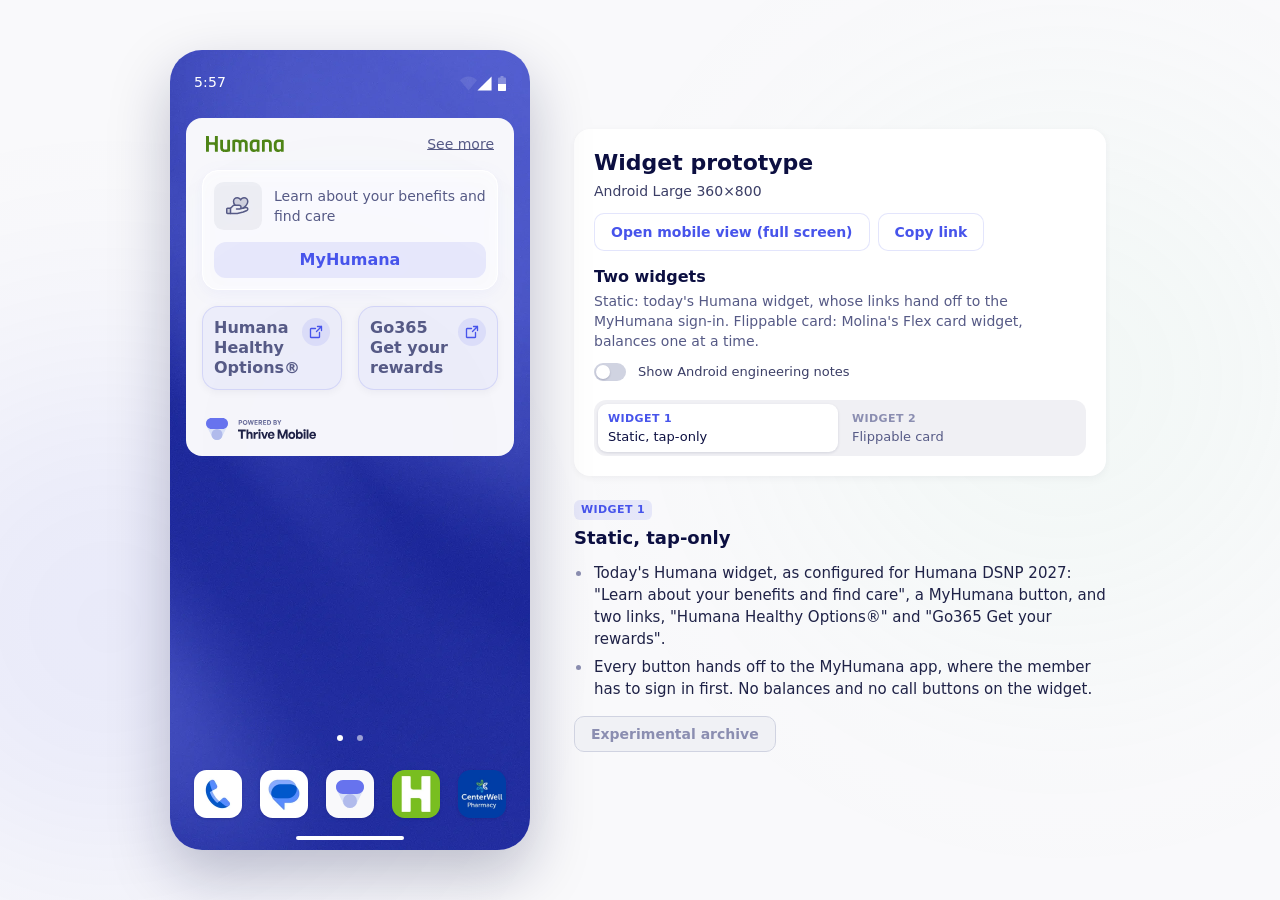
==== commit 685ef304: "humana widget consistencies" ====
--- a/humana-fcv-forum/index.html
+++ b/humana-fcv-forum/index.html
@@ -18,7 +18,7 @@
   <title>Widget prototype · v2/link</title>
   <link rel="preconnect" href="https://api.fontshare.com" />
   <link rel="stylesheet" href="https://api.fontshare.com/v2/css?f[]=general-sans@500,600,700&display=swap" />
-  <link rel="stylesheet" href="styles.css?v=148" />
+  <link rel="stylesheet" href="styles.css?v=150" />
 </head>
 <body>
   <main class="stage">
@@ -163,10 +163,10 @@
             </div>
 
             <div class="powered-frame">
-              <div class="powered-by">
+              <button class="powered-by" id="poweredBy" type="button" aria-label="Powered by Thrive Mobile: open the Thrive app">
                 <img src="assets/thrive-symbol.svg" width="22" height="22" alt="" class="thrive-symbol" />
-                <img src="assets/thrive-wordmark.svg" width="78.296" height="18.7072" alt="Powered by Thrive Mobile" class="thrive-wordmark" />
-              </div>
+                <img src="assets/thrive-wordmark.svg" width="78.296" height="18.7072" alt="" class="thrive-wordmark" />
+              </button>
               <div class="spacer-16"></div>
             </div>
           </div>
@@ -493,6 +493,6 @@
   </main>
   <script src="fullscreen-guide.js?v=3"></script>
   <script src="mobile-view-share.js?v=3"></script>
-  <script src="app.js?v=147"></script>
+  <script src="app.js?v=148"></script>
 </body>
 </html>
--- a/humana-fcv-forum/styles.css
+++ b/humana-fcv-forum/styles.css
@@ -6,6 +6,7 @@
   --text-weak: #565a86;
   --text-brand: #4754eb;
   --text-strong: #1f2247;
+  --text-weaker: #696d9b;
   --fill-weaker: rgba(12, 15, 65, 0.05);
   --fill-inversemidweak: rgba(255, 255, 255, 0.65);
   --fill-brandweaker: rgba(71, 84, 235, 0.1);
@@ -238,7 +239,7 @@
   align-items: center;
   font-weight: 500;
   font-size: 14px;
-  line-height: 17.5px;
+  line-height: 20px;
   color: var(--text-weak);
 }
 .btn-tonal {
@@ -254,7 +255,7 @@
   white-space: nowrap;
 }
 
-.tile-row { display: flex; gap: 16px; padding: 16px; }
+.tile-row { display: flex; gap: 16px; padding: 16px 16px 8px; } /* 0 bottom + spacer/8 (Figma 2900:17729, 2902:60990) */
 .tile {
   flex: 1;
   min-width: 0;
@@ -386,7 +387,8 @@
 .widget button:focus-visible { outline: 2px solid var(--text-brand); outline-offset: 2px; }
 
 .powered-frame { position: relative; width: 100%; padding-top: 20px; display: flex; flex-direction: column; }
-.powered-by { position: relative; margin: 0 20px; width: 109.921px; height: 22px; }
+.powered-by { position: relative; display: block; margin: 0 20px; width: 109.921px; height: 22px; }
+.powered-by::before { content: ""; position: absolute; inset: -11px -8px; } /* a 44px-tall tap target */
 .thrive-symbol { position: absolute; left: 0; top: 0; display: block; }
 .thrive-wordmark { position: absolute; left: 31.63px; top: 2.06px; display: block; }
 .spacer-16 { height: 16px; }
@@ -1196,7 +1198,10 @@
 
 /* ---------- Widget 1 · v4 looks (Figma Molina_Widget_v4, frames v4/w1) ----------
    Shared: 12px padding (11 + 1px stroke), 2-line label cut off with …, amount, "1 of 4". */
-.tile--flex[data-look="v4-right"], .tile--flex[data-look="v4-bottom"], .tile--flex[data-look="v4-page"] { height: 108px; }
+.tile--flex[data-look="v4-bottom"], .tile--flex[data-look="v4-page"] { height: 108px; }
+/* widgetFlexCardTile (Figma 2900:17847): 12 + 40 name + 28 amount + 20 count + 12 */
+.tile--flex[data-look="v4-right"] { height: 112px; }
+.tile--flex[data-look="v4-right"] .v4-amount { line-height: 28px; }
 .tile--flex[data-look="v4-strip"], .tile--flex[data-look="v4-tab"] { height: 104px; }
 .v4-body { flex-direction: column; }
 .v4-label { display: flex; flex-direction: column; min-width: 0; font-size: 16px; line-height: 20px; font-weight: 600; color: var(--text-weak); }
@@ -1226,15 +1231,15 @@
    in the tile's colour, in ImageViews outside the flipper (under the icon and the ›). */
 .v4-clip {
   position: absolute; inset: 0; border-radius: 15px; overflow: hidden;
-  /* icon: 11px in from the top/right, so its centre is 25px in · ›: 10px from the right and 6px
-     from the bottom (.v4-caret), so its centre is 24px / 20px in */
+  /* icon: 11px in from the top/right, so its centre is 25px in · ›: 5px from the right and 7px
+     from the bottom (.v4-caret), so its centre is 19px / 21px in */
   -webkit-mask-image:
     radial-gradient(circle at calc(100% - 25px) 25px, transparent 14px, #000 19px),
-    radial-gradient(circle at calc(100% - 24px) calc(100% - 20px), transparent 14px, #000 22px);
+    radial-gradient(circle at calc(100% - 19px) calc(100% - 21px), transparent 14px, #000 22px);
   -webkit-mask-composite: source-in;
   mask-image:
     radial-gradient(circle at calc(100% - 25px) 25px, transparent 14px, #000 19px),
-    radial-gradient(circle at calc(100% - 24px) calc(100% - 20px), transparent 14px, #000 22px);
+    radial-gradient(circle at calc(100% - 19px) calc(100% - 21px), transparent 14px, #000 22px);
   mask-composite: intersect;
 }
 
@@ -1242,8 +1247,11 @@
    keeps an invisible copy so its label and amount sit exactly where they did. */
 .tile--flex[data-look="v4-right"] .pcard .v4-count { visibility: hidden; }
 .v4-count--static { position: absolute; z-index: 5; left: 11px; bottom: 11px; pointer-events: none; }
+/* Tiny/Bold, text/weaker (Figma 2900:17844) */
+.tile--flex[data-look="v4-right"] .v4-count { font-weight: 600; color: var(--text-weaker); }
 
 /* Right caret + Page turn: the icon sits beside both label lines; the bottom half flips */
+.tile--flex[data-look="v4-right"] .v4-caret { right: 5px; bottom: 7px; } /* › centre 20 / 22px in from the tile's edges (Figma 2902:61033) */
 .tile--flex[data-look="v4-right"] .v4-label,
 .tile--flex[data-look="v4-bottom"] .v4-label,
 .tile--flex[data-look="v4-page"] .v4-label { padding-right: 32px; }
